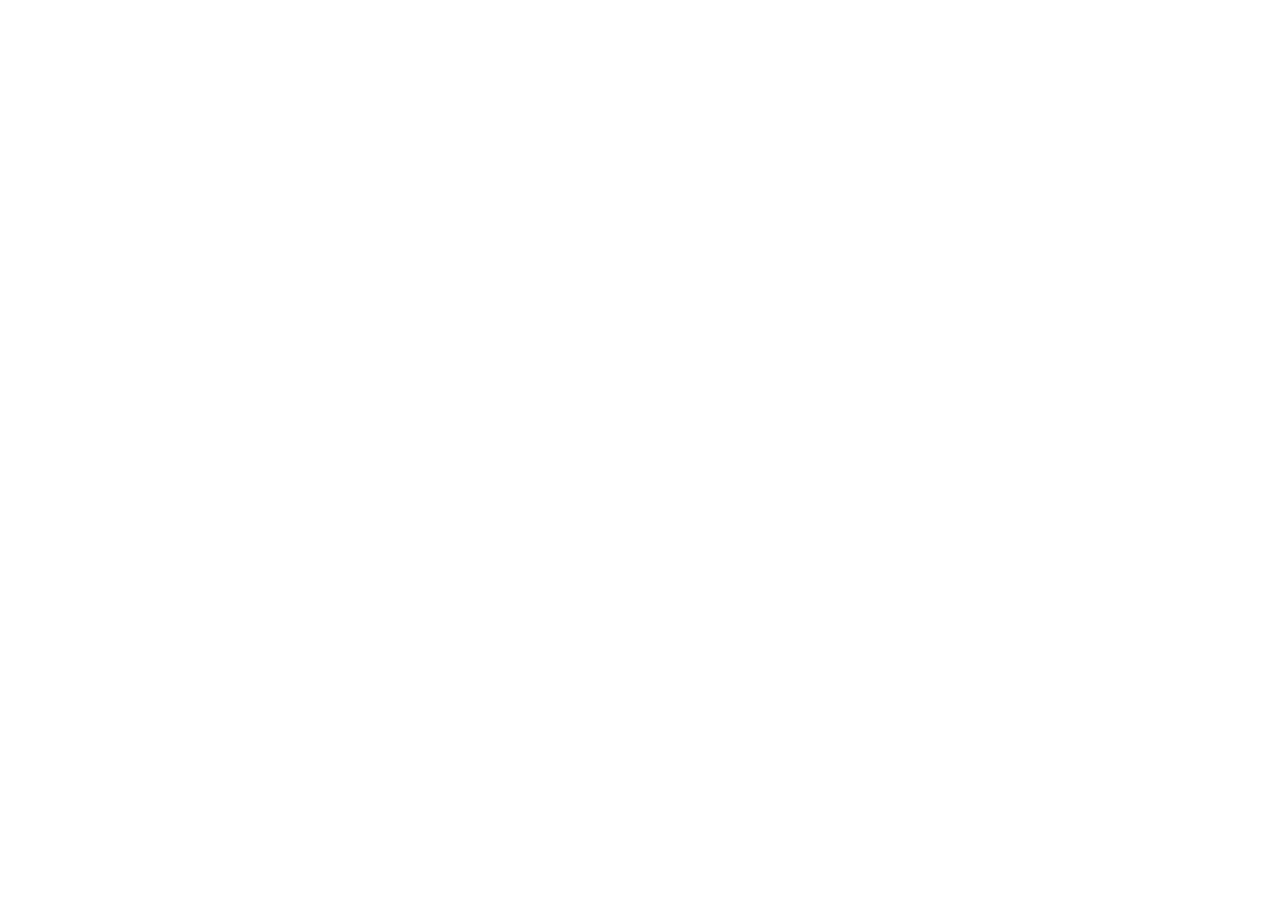
==== index.html @ 1c647bc9 "Init : création du dépôt, arborescence des fichiers et structure HTML de base" ====
<!DOCTYPE html>
<html lang="en">
<head>
    <meta charset="UTF-8">
    <meta name="viewport" content="width=device-width, initial-scale=1.0">
    <title>Acceuil</title>
    <link rel="stylesheet" href="C:\Users\DELL\Desktop\cours_html\bootstrap\bootstrap-5.3.8-dist\css\bootstrap.css">
    <link rel="stylesheet" href="C:\Users\DELL\Desktop\cours_html\MASSALY-Seynabou-AfriTalent\css\style.css">
</head>
<body>
    
    <script src="C:\Users\DELL\Desktop\cours_html\bootstrap\bootstrap-5.3.8-dist\js\bootstrap.js"></script>
    <script src="C:\Users\DELL\Desktop\cours_html\MASSALY-Seynabou-AfriTalent\js\main.js"></script>
</body>
</html>
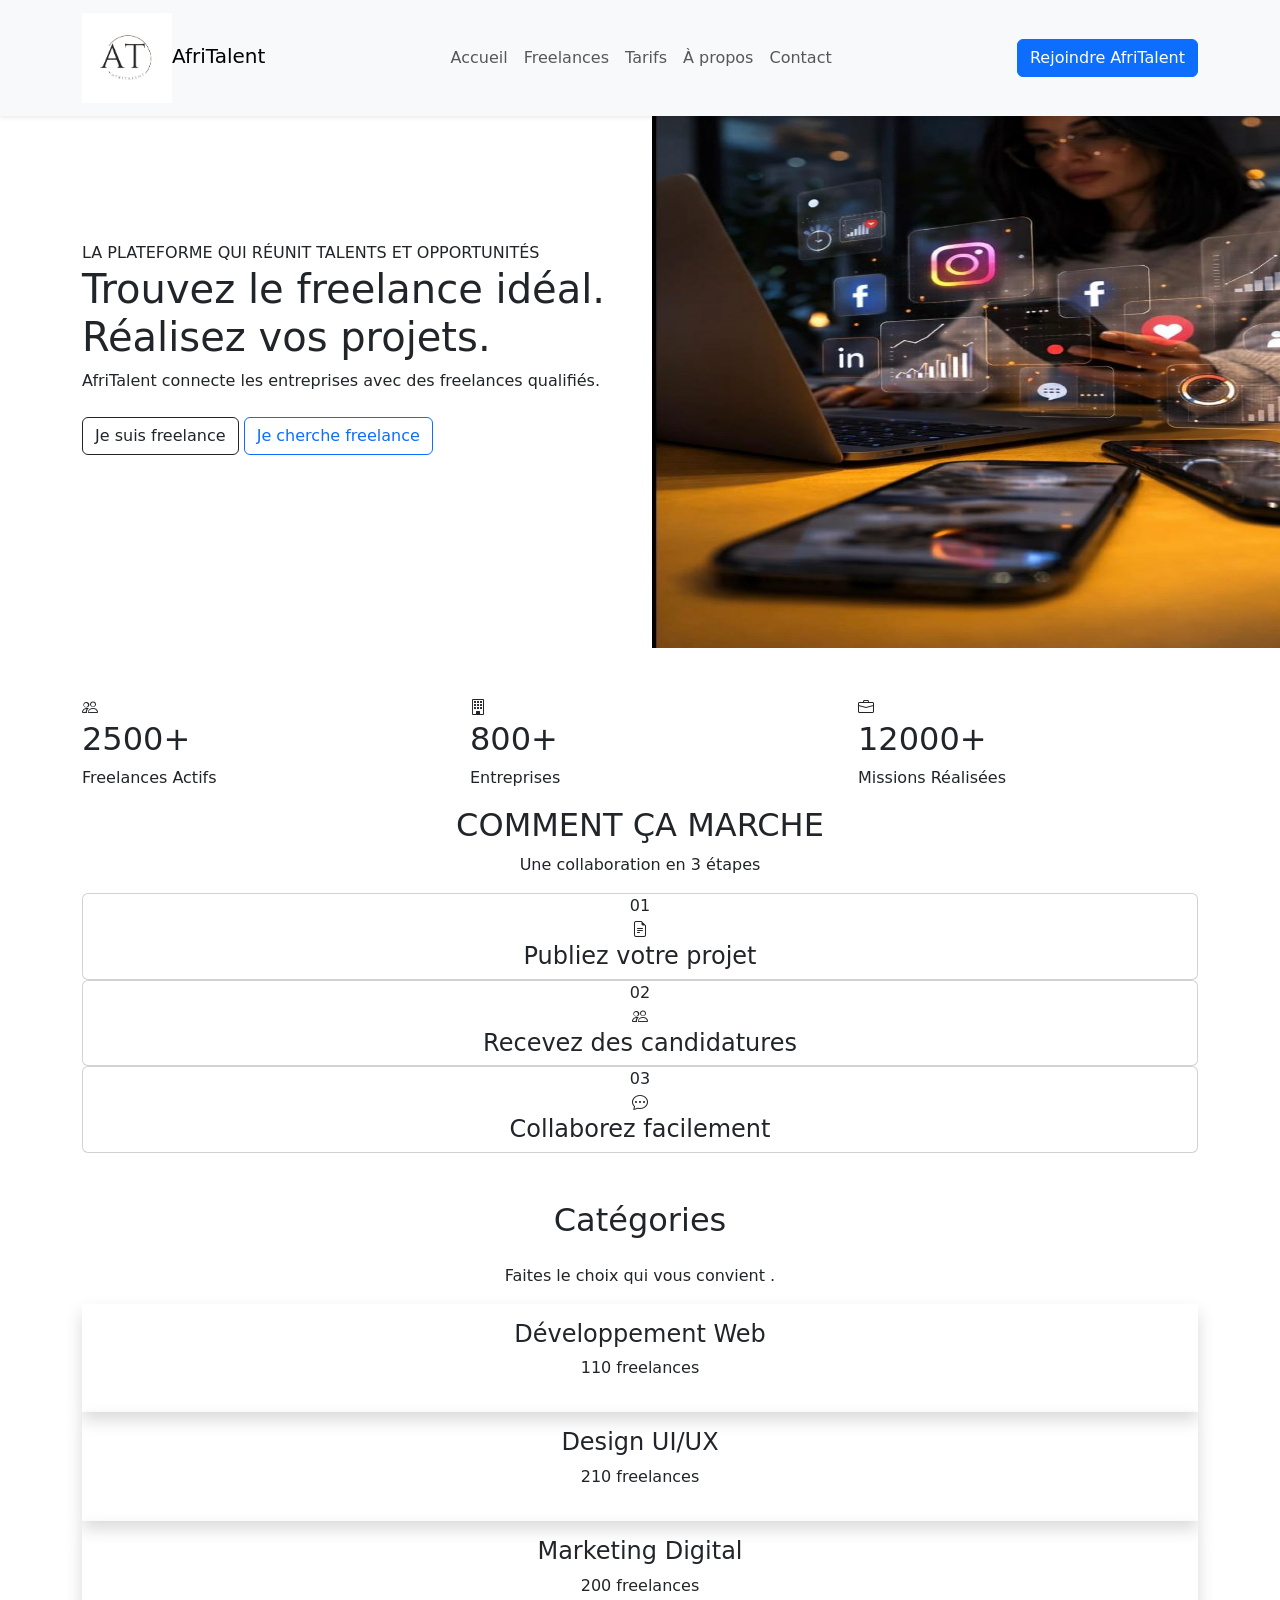
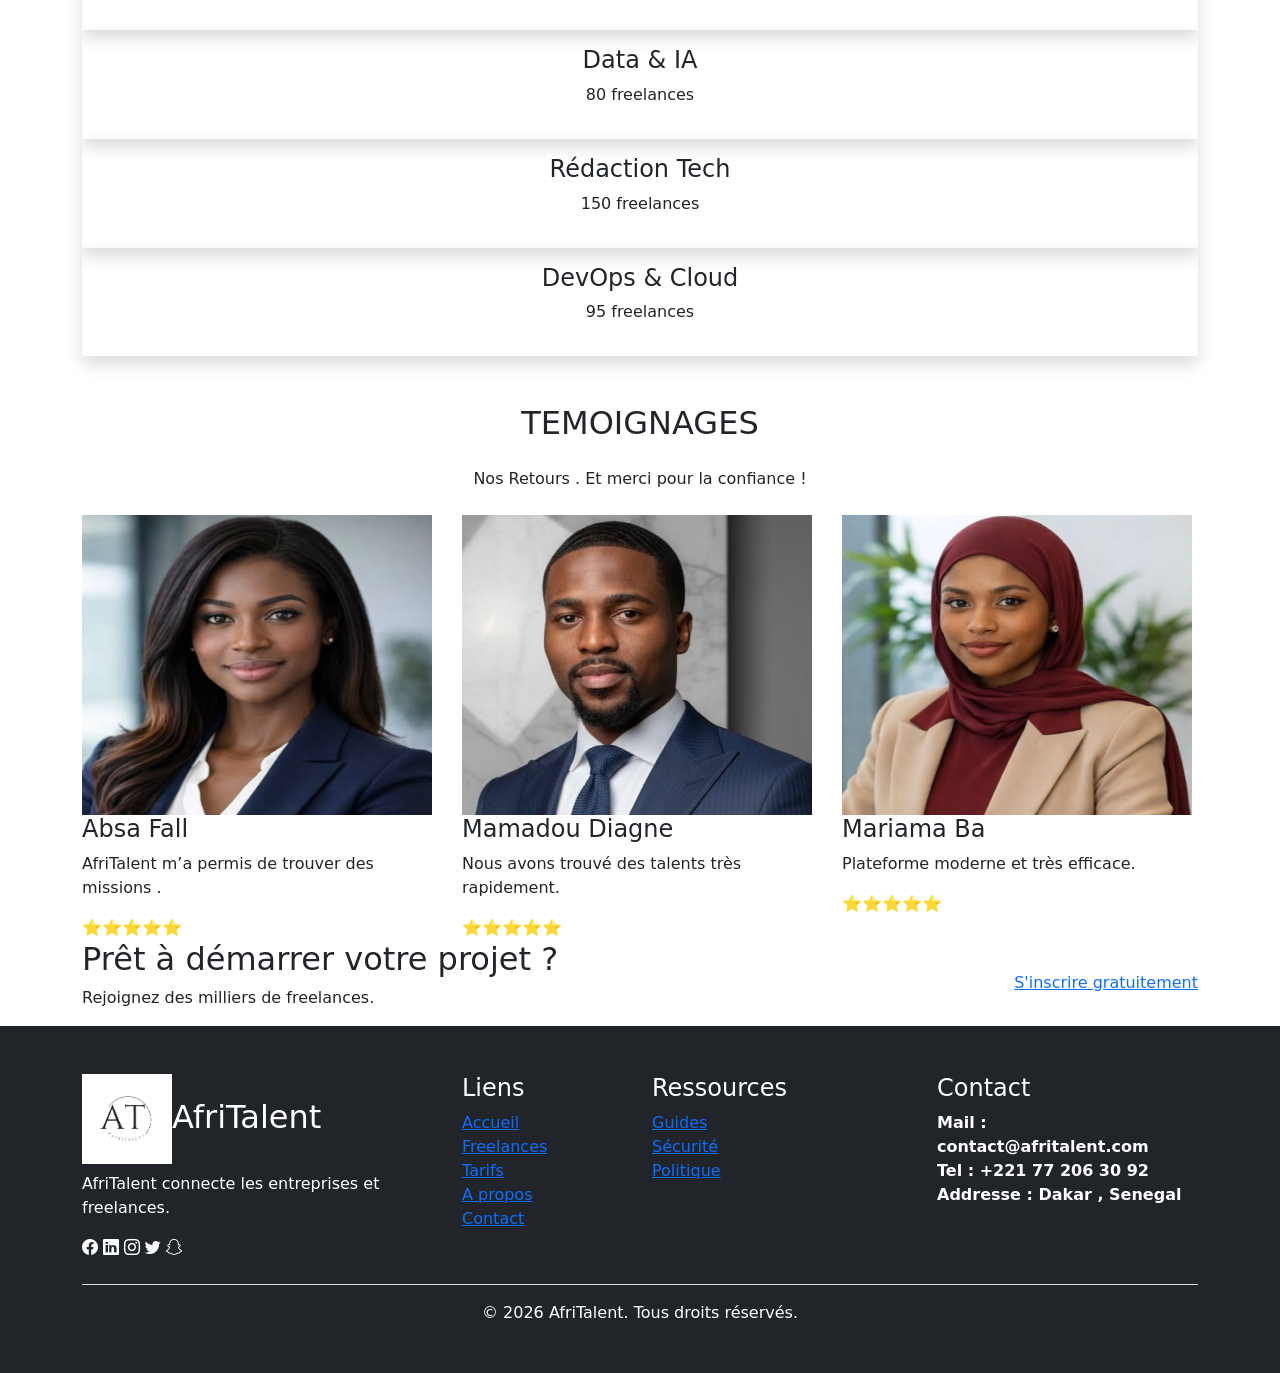
==== commit 1f3b0a79: "HTML:Structure complete des 5 pages avec section des contenus textes" ====
--- a/index.html
+++ b/index.html
@@ -1,15 +1,441 @@
 <!DOCTYPE html>
-<html lang="en">
+<html lang="fr">
+
 <head>
-    <meta charset="UTF-8">
-    <meta name="viewport" content="width=device-width, initial-scale=1.0">
-    <title>Acceuil</title>
-    <link rel="stylesheet" href="C:\Users\DELL\Desktop\cours_html\bootstrap\bootstrap-5.3.8-dist\css\bootstrap.css">
-    <link rel="stylesheet" href="C:\Users\DELL\Desktop\cours_html\MASSALY-Seynabou-AfriTalent\css\style.css">
-</head>
-<body>
-    
-    <script src="C:\Users\DELL\Desktop\cours_html\bootstrap\bootstrap-5.3.8-dist\js\bootstrap.js"></script>
-    <script src="C:\Users\DELL\Desktop\cours_html\MASSALY-Seynabou-AfriTalent\js\main.js"></script>
-</body>
+  <meta charset="UTF-8" />
+  <meta name="viewport" content="width=device-width, initial-scale=1.0" />
+
+  <title>AfriTalent</title>
+
+  <link rel="stylesheet" href="css/style.css" type="text/css">
+
+  <!-- Bootstrap -->
+  <link href="https://cdn.jsdelivr.net/npm/bootstrap@5.3.3/dist/css/bootstrap.min.css" rel="stylesheet" />
+
+  <!-- Bootstrap Icons -->
+  <link rel="stylesheet" href="https://cdn.jsdelivr.net/npm/bootstrap-icons@1.11.3/font/bootstrap-icons.min.css" />
+
+  <!-- Google Fonts -->
+  <link rel="preconnect" href="https://fonts.googleapis.com">
+  <link href="https://fonts.googleapis.com/css2?family=Poppins:wght@300;400;500;600;700;800&display=swap"
+    rel="stylesheet" />
+
+  <!-- NAVBAR -->
+
+  <nav class="navbar navbar-expand-lg navbar-light bg-light shadow-sm fixed-top">
+    <div class="container">
+
+      <a class="navbar-brand"><img src="images/imagelogo.jpeg" width="90PX" href="#">AfriTalent</a>
+
+      <!--button mobile-->
+      <button class="navbar-toggler " type="button" data bs-toggle="collapse" data-bs-target="#navbarnav">
+        <span class="navbar-toggler-icon"></span>
+      </button>
+
+      <div class="collapse navbar-collapse" id="nav">
+
+        <ul class="navbar-nav mx-auto">
+
+          <li class="nav-item">
+            <a class="nav-link" href="#">Accueil</a>
+          </li>
+
+          <li class="nav-item">
+            <a class="nav-link" href="freelances.html">Freelances</a>
+          </li>
+
+          <li class="nav-item">
+            <a class="nav-link" href="tarifs.html">Tarifs</a>
+          </li>
+
+          <li class="nav-item">
+            <a class="nav-link" href="about.html">À propos</a>
+          </li>
+
+          <li class="nav-item">
+            <a class="nav-link" href="contact.html">Contact</a>
+          </li>
+
+        </ul>
+        <!--bouton-->
+        <a href="#" class="btn btn-primary ms-3">Rejoindre AfriTalent</a>
+      </div>
+    </div>
+  </nav>
+
+  <!-- HERO -->
+
+  <section class="hero my-5">
+
+    <div class="container">
+
+      <div class="row align-items-center">
+
+        <div class="col-lg-6">
+
+          <div class="badge-text">
+            LA PLATEFORME QUI RÉUNIT TALENTS ET OPPORTUNITÉS
+          </div>
+
+          <h1>
+            Trouvez le freelance idéal.
+            <span>Réalisez vos projets.</span>
+          </h1>
+
+          <p>
+            AfriTalent connecte les entreprises avec des freelances qualifiés.
+          </p>
+
+          <div class="mt-4">
+
+            <a href="freelances.html" class="btn btn-outline-dark">Je suis freelance</a>
+            <a href="freelances.html" class="btn btn-outline-primary" >Je cherche freelance</a>
+          </div>
+
+        </div>
+
+        <div class="col-lg-6">
+
+          <div class="hero-image">
+            <img src="images/imagehero.jpeg" height="600" alt="" width="800px">
+          </div>
+
+        </div>
+
+      </div>
+
+    </div>
+
+  </section>
+
+  <!-- STATS -->
+
+  <section class="stats">
+
+    <div class="container">
+
+      <div class="row g-5">
+
+        <div class="col-md-4">
+          <div class="stat-box">
+            <div class="stat-icon">
+              <i class="bi bi-people"></i>
+            </div>
+
+            <div>
+              <h2>2500+</h2>
+              <p>Freelances Actifs</p>
+            </div>
+          </div>
+        </div>
+
+        <div class="col-md-4">
+          <div class="stat-box">
+            <div class="stat-icon">
+              <i class="bi bi-building"></i>
+            </div>
+
+            <div>
+              <h2>800+</h2>
+              <p>Entreprises</p>
+            </div>
+          </div>
+        </div>
+
+        <div class="col-md-4">
+          <div class="stat-box">
+            <div class="stat-icon">
+              <i class="bi bi-briefcase"></i>
+            </div>
+
+            <div>
+              <h2>12000+</h2>
+              <p>Missions Réalisées</p>
+            </div>
+          </div>
+        </div>
+
+      </div>
+
+    </div>
+
+  </section>
+
+  <!-- COMMENT -->
+
+  <section>
+
+    <div class="container text-center">
+
+      <div class="section-title">
+        <h2>COMMENT ÇA MARCHE</h2>
+        <p>Une collaboration en 3 étapes</p>
+      </div>
+
+      <div class="bento-grid">
+        <div class="card card-large">
+          <span class="step-number">01</span>
+          <div class="icon-box"></div>
+            <i class="bi bi-file-earmark-text"></i>
+          <h4>Publiez votre projet</h4>
+        </div>
+
+        <div class="bento-card">
+          <div class="card card-large">
+          <span class="step-number">02</span>
+          <div class="icon-box"></div>
+            <i class="bi bi-people"></i>
+          <h4>Recevez des candidatures</h4>
+        </div>
+
+        <div class="bento-card">
+          <div class="card card-large">
+          <span class="step-number">03</span>
+          <div class="icon-box"></div>
+            <i class="bi bi-chat-dots"></i>
+          <h4>Collaborez facilement</h4>
+        </div>
+        
+        
+      </div>
+    </div>
+  </section>
+
+  <!-- SERVICES -->
+
+  <section>
+<section>
+   <!-- CATEGORIES -->
+     <section class="container py-5 text-center">
+         <h2 class="text-center mb-4">Catégories</h2>
+         <p>Faites le choix qui vous convient .</p>
+
+       <div class="row">
+         <div col-md-4 mb-3>
+           <div class="p-3 shadow text-center>
+              <i class="bi bi-code-slash fs-1"></i>
+                 <h4>Développement Web</h4>
+                    <p>110 freelances</p>
+                        </div>
+                    </div>
+                    <div col-md-4 mb-3>
+                        <div class="p-3 shadow text-center>
+                            <i class="bi bi-code-slash fs-1"></i>
+                            <h4>Design UI/UX</h4>
+                            <p>210 freelances</p>
+                        </div>
+                    </div>
+                    <div col-md-4 mb-3>
+                        <div class="p-3 shadow text-center>
+                            <i class="bi bi-code-slash fs-1"></i>
+                            <h4>Marketing Digital</h4>
+                            <p>200 freelances</p>
+                        </div>
+                    </div>
+                    <div col-md-4 mb-3>
+                        <div class="p-3 shadow text-center>
+                            <i class="bi bi-code-slash fs-1"></i>
+                            <h4>Data & IA</h4>
+                            <p>80 freelances</p>
+                        </div>
+                    </div>
+                    <div col-md-4 mb-3>
+                        <div class="p-3 shadow text-center>
+                            <i class="bi bi-code-slash fs-1"></i>
+                            <h4>Rédaction Tech</h4>
+                            <p>150 freelances</p>
+                        </div>
+                    </div>
+                    <div col-md-4 mb-3>
+                        <div class="p-3 shadow text-center>
+                            <i class="bi bi-code-slash fs-1"></i>
+                            <h4>DevOps & Cloud</h4>
+                            <p>95 freelances</p>
+                        </div>
+                    </div>
+            </section>           
+                </div>        
+           </section>
+   <!-- TEMOIGNAGES -->
+
+<section class="temoignages">
+<div class="container">
+<div class="section-title">
+<h2 class="text-center mb-4">TEMOIGNAGES</h2>
+<p class="text-center mb-4"> Nos Retours . Et merci pour la confiance !</p>
+</div>
+
+<div class="row g-4">
+
+<div class="col-lg-4">
+
+<div class="testimonial-card">
+
+<img src="images/imageabsa.jpeg" width="350" height="300">
+
+<h4>Absa Fall</h4>
+
+<p>AfriTalent m’a permis de trouver des missions .</p>
+
+  <div class="stars">
+
+⭐⭐⭐⭐⭐
+
+</div>
+
+</div>
+
+</div>
+
+<div class="col-lg-4">
+
+<div class="testimonial-card">
+
+<img src="images/imagediagne.jpeg" width="350" height="300">
+
+<h4>Mamadou Diagne</h4>
+
+<p>
+
+Nous avons trouvé des talents très rapidement.
+
+</p>
+
+<div class="stars">
+
+⭐⭐⭐⭐⭐
+
+</div>
+
+</div>
+
+</div>
+
+<div class="col-lg-4">
+
+<div class="testimonial-card">
+
+<img src="images/imagemariama.jpeg" width="350" height="300">
+
+<h4>Mariama Ba</h4>
+
+<p>
+
+Plateforme moderne et très efficace.
+
+</p>
+
+<div class="stars">
+
+⭐⭐⭐⭐⭐
+
+</div>
+</div>
+</div>
+</div>
+</div>
+</section>
+
+
+  <!-- CTA -->
+
+  <section>
+
+    <div class="container">
+
+      <div class="cta d-flex justify-content-between align-items-center flex-wrap gap-4">
+
+        <div>
+          <h2>Prêt à démarrer votre projet ?</h2>
+          <p>Rejoignez des milliers de freelances.</p>
+        </div>
+
+        <a href="#" class="cta-btn">
+          S'inscrire gratuitement
+        </a>
+
+      </div>
+
+    </div>
+
+  </section>
+
+  <!-- FOOTER -->
+
+  <footer class="bg-dark text-white py-5">
+
+    <div class="container">
+
+      <div class="row">
+
+        <div class="col-lg-4">
+
+          <h2>
+           <a class="navbar-brand"><img src="images/imagelogo.jpeg" width="90PX" >AfriTalent</a>
+          </h2>
+
+          <p>
+            AfriTalent connecte les entreprises et freelances.
+          </p>
+
+          <div class="socials">
+            <i class="bi bi-facebook"></i>
+            <i class="bi bi-linkedin"></i>
+            <i class="bi bi-instagram"></i>
+            <i class="bi bi-twitter"></i>
+            <i class="bi bi-snapchat"></i>
+          </div>
+
+        </div>
+
+        <div class="col-lg-2 ">
+          <div class="d-flex flex-column">
+            <h4>Liens</h4>
+
+            <a href="#">Accueil</a>
+            <a href="#">Freelances</a>
+            <a href="#">Tarifs</a>
+            <a href="#">A propos</a>
+            <a href="#">Contact</a>
+          </div>
+        </div>
+
+        <div class="col-lg-3">
+          <div class="d-flex flex-column">
+            <h4>Ressources</h4>
+
+            <a href="#">Guides</a>
+            <a href="#">Sécurité</a>
+            <a href="#">Politique</a>
+          </div>
+        </div>
+
+        <div class="col-lg-3">
+
+          <div class="d-flex flex-column">
+            <h4>Contact</h4>
+
+            <strong>Mail : contact@afritalent.com</strong>
+            <strong>Tel : +221 77 206 30 92</strong>
+            <strong>Addresse : Dakar , Senegal </strong>
+
+          </div>
+        </div>
+
+      </div>
+
+      <!--ligne copyright-->
+       <div class="text-center mt-4 border-top pt-3"></div>
+        <div class="copyright text-center">
+        © 2026 AfriTalent. Tous droits réservés.
+      </div>
+
+    </div>
+
+  </footer>
+
+  <script src="https://cdn.jsdelivr.net/npm/bootstrap@5.3.3/dist/js/bootstrap.bundle.min.js"></script>
+
+  </body>
+
 </html>
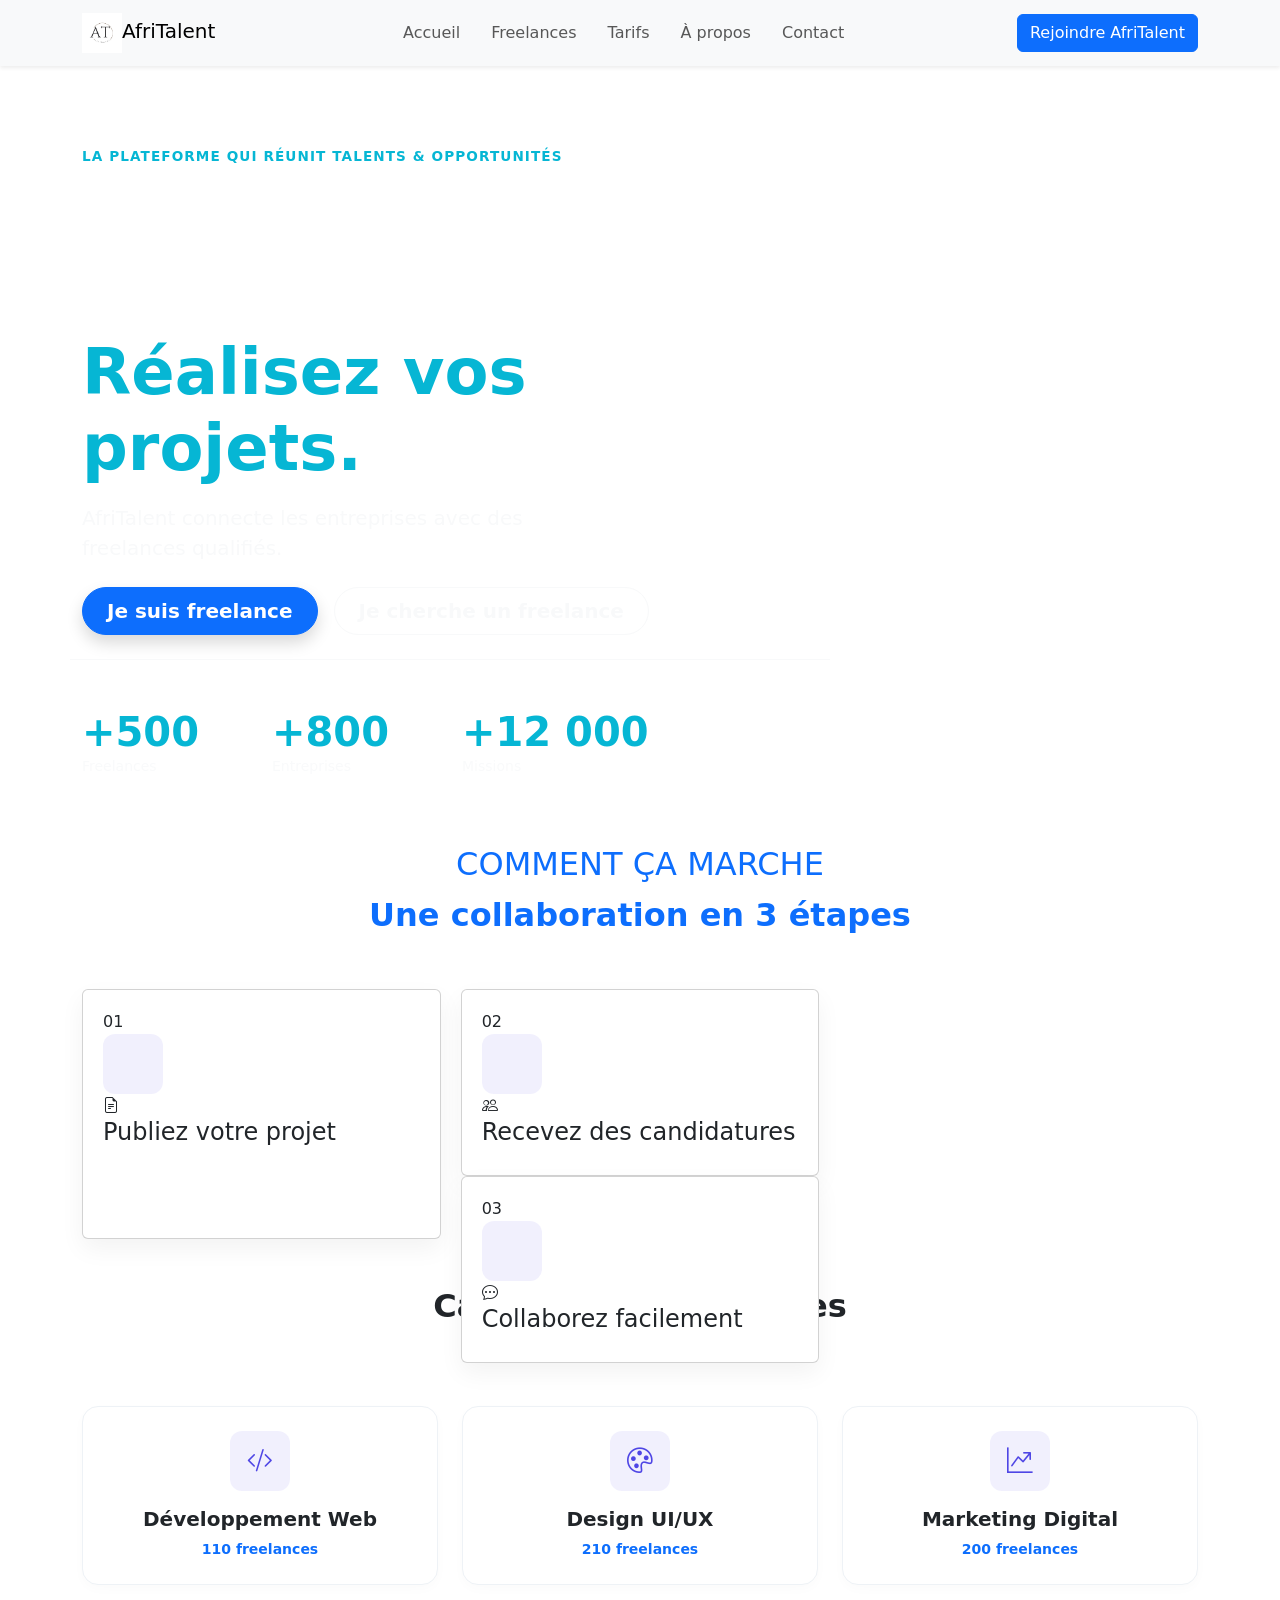
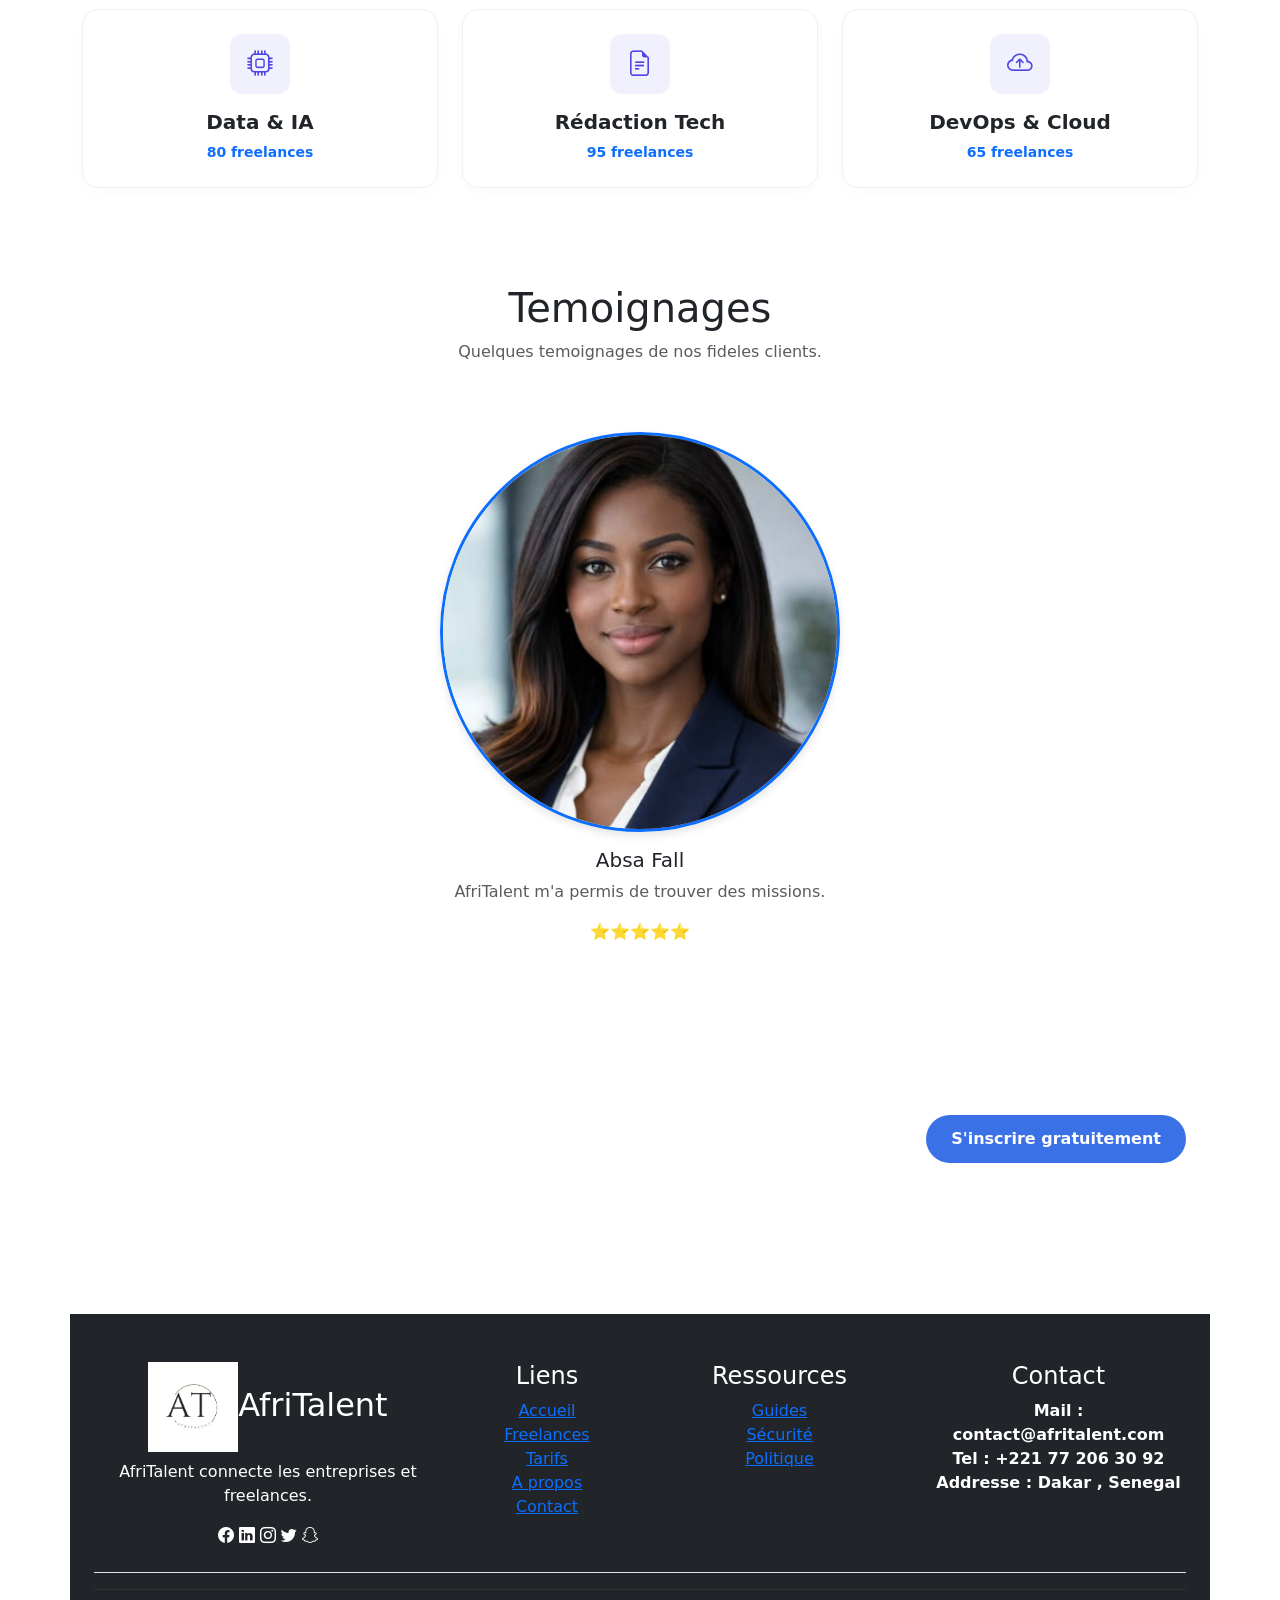
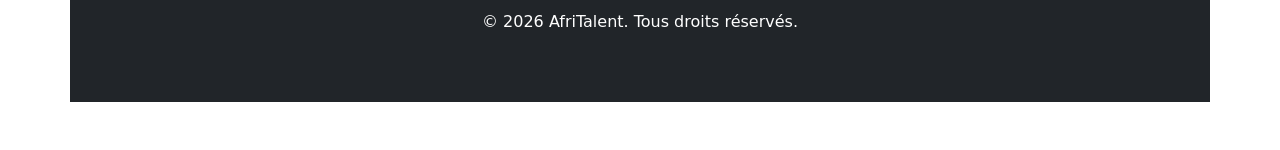
==== commit f69904f9: "css:bento grid,sections hero et categories, effet hover" ====
--- a/index.html
+++ b/index.html
@@ -23,9 +23,9 @@
   <!-- NAVBAR -->
 
   <nav class="navbar navbar-expand-lg navbar-light bg-light shadow-sm fixed-top">
-    <div class="container">
-
-      <a class="navbar-brand"><img src="images/imagelogo.jpeg" width="90PX" href="#">AfriTalent</a>
+    <div class="container" >
+
+      <a class="navbar-brand"><img src="images/imagelogo.jpeg" width="40PX" href="#">AfriTalent</a>
 
       <!--button mobile-->
       <button class="navbar-toggler " type="button" data bs-toggle="collapse" data-bs-target="#navbarnav">
@@ -63,103 +63,56 @@
     </div>
   </nav>
 
-  <!-- HERO -->
-
-  <section class="hero my-5">
-
-    <div class="container">
-
-      <div class="row align-items-center">
-
-        <div class="col-lg-6">
-
-          <div class="badge-text">
-            LA PLATEFORME QUI RÉUNIT TALENTS ET OPPORTUNITÉS
-          </div>
-
-          <h1>
-            Trouvez le freelance idéal.
-            <span>Réalisez vos projets.</span>
-          </h1>
-
-          <p>
-            AfriTalent connecte les entreprises avec des freelances qualifiés.
-          </p>
-
-          <div class="mt-4">
-
-            <a href="freelances.html" class="btn btn-outline-dark">Je suis freelance</a>
-            <a href="freelances.html" class="btn btn-outline-primary" >Je cherche freelance</a>
-          </div>
-
-        </div>
-
-        <div class="col-lg-6">
-
-          <div class="hero-image">
-            <img src="images/imagehero.jpeg" height="600" alt="" width="800px">
-          </div>
-
-        </div>
-
-      </div>
-
-    </div>
-
-  </section>
-
-  <!-- STATS -->
-
-  <section class="stats">
-
-    <div class="container">
-
-      <div class="row g-5">
-
-        <div class="col-md-4">
-          <div class="stat-box">
-            <div class="stat-icon">
-              <i class="bi bi-people"></i>
-            </div>
-
-            <div>
-              <h2>2500+</h2>
-              <p>Freelances Actifs</p>
-            </div>
-          </div>
-        </div>
-
-        <div class="col-md-4">
-          <div class="stat-box">
-            <div class="stat-icon">
-              <i class="bi bi-building"></i>
-            </div>
-
-            <div>
-              <h2>800+</h2>
-              <p>Entreprises</p>
-            </div>
-          </div>
-        </div>
-
-        <div class="col-md-4">
-          <div class="stat-box">
-            <div class="stat-icon">
-              <i class="bi bi-briefcase"></i>
-            </div>
-
-            <div>
-              <h2>12000+</h2>
-              <p>Missions Réalisées</p>
-            </div>
-          </div>
-        </div>
-
-      </div>
-
-    </div>
-
-  </section>
+  <!-- SECTION HERO EN BACKGROUND IMMERSIF -->
+<section class="hero-banner d-flex align-items-center position-relative text-white">
+    <!-- Overlay sombre pour rendre le texte parfaitement lisible -->
+    <div class="hero-overlay"></div>
+
+    <div class="container position-relative z-index-2 py-5">
+        <div class="row">
+            <div class="col-lg-8">
+                <!-- Surtitre -->
+                <h6 class="text-uppercase fw-bold tracking-wider text-cyan mb-3">
+                    La plateforme qui réunit talents & opportunités
+                </h6>
+                
+                <!-- Titres Principaux -->
+                <h1 class="display-3 fw-bold mb-3 header-title">
+                    Trouvez le freelance idéal.<br>
+                    <span class="text-cyan">Réalisez vos projets.</span>
+                </h1>
+                
+                <!-- Description -->
+                <p class="lead mb-4 text-light opacity-90 max-width-sm">
+                    AfriTalent connecte les entreprises avec des freelances qualifiés.
+                </p>
+
+                <!-- Boutons d'action -->
+                <div class="d-flex gap-3 mb-5 flex-wrap">
+                    <a href="#" class="btn btn-primary btn-lg rounded-pill px-4 fw-bold shadow">Je suis freelance</a>
+                    <a href="#" class="btn btn-outline-light btn-lg rounded-pill px-4 fw-bold">Je cherche un freelance</a>
+                </div>
+
+                <!-- BLOC DES STATISTIQUES INTÉGRÉES -->
+                <div class="row g-4 stats-grid pt-4 border-top border-light border-opacity-20">
+                    <div class="col-4 col-sm-3">
+                        <h3 class="fw-bold mb-0 text-cyan display-6">+500</h3>
+                        <p class="small text-light opacity-75 mb-0">Freelances</p>
+                    </div>
+                    <div class="col-4 col-sm-3">
+                        <h3 class="fw-bold mb-0 text-cyan display-6">+800</h3>
+                        <p class="small text-light opacity-75 mb-0">Entreprises</p>
+                    </div>
+                    <div class="col-4 col-sm-4">
+                        <h3 class="fw-bold mb-0 text-cyan display-6">+12 000</h3>
+                        <p class="small text-light opacity-75 mb-0">Missions</p>
+                    </div>
+                </div>
+
+            </div>
+        </div>
+    </div>
+</section>
 
   <!-- COMMENT -->
 
@@ -173,7 +126,7 @@
       </div>
 
       <div class="bento-grid">
-        <div class="card card-large">
+        <div class="card card">
           <span class="step-number">01</span>
           <div class="icon-box"></div>
             <i class="bi bi-file-earmark-text"></i>
@@ -202,140 +155,124 @@
   </section>
 
   <!-- SERVICES -->
-
-  <section>
-<section>
-   <!-- CATEGORIES -->
-     <section class="container py-5 text-center">
-         <h2 class="text-center mb-4">Catégories</h2>
-         <p>Faites le choix qui vous convient .</p>
-
-       <div class="row">
-         <div col-md-4 mb-3>
-           <div class="p-3 shadow text-center>
-              <i class="bi bi-code-slash fs-1"></i>
-                 <h4>Développement Web</h4>
-                    <p>110 freelances</p>
-                        </div>
-                    </div>
-                    <div col-md-4 mb-3>
-                        <div class="p-3 shadow text-center>
-                            <i class="bi bi-code-slash fs-1"></i>
-                            <h4>Design UI/UX</h4>
-                            <p>210 freelances</p>
-                        </div>
-                    </div>
-                    <div col-md-4 mb-3>
-                        <div class="p-3 shadow text-center>
-                            <i class="bi bi-code-slash fs-1"></i>
-                            <h4>Marketing Digital</h4>
-                            <p>200 freelances</p>
-                        </div>
-                    </div>
-                    <div col-md-4 mb-3>
-                        <div class="p-3 shadow text-center>
-                            <i class="bi bi-code-slash fs-1"></i>
-                            <h4>Data & IA</h4>
-                            <p>80 freelances</p>
-                        </div>
-                    </div>
-                    <div col-md-4 mb-3>
-                        <div class="p-3 shadow text-center>
-                            <i class="bi bi-code-slash fs-1"></i>
-                            <h4>Rédaction Tech</h4>
-                            <p>150 freelances</p>
-                        </div>
-                    </div>
-                    <div col-md-4 mb-3>
-                        <div class="p-3 shadow text-center>
-                            <i class="bi bi-code-slash fs-1"></i>
-                            <h4>DevOps & Cloud</h4>
-                            <p>95 freelances</p>
-                        </div>
-                    </div>
-            </section>           
-                </div>        
-           </section>
+  <section class="py-5">
+    <div class="container">
+        <div class="text-center mb-5">
+            <h2 class="fw-bold">Catégories de Services</h2>
+            <p class="text-muted">Explorez les talents par domaine d'expertise</p>
+        </div>
+
+        <!-- La ligne qui va contenir nos 3 colonnes -->
+        <div class="row g-4">
+            
+            <!-- 1. Développement Web -->
+            <div class="col-md-4">
+                <div class="category-card text-center p-4 h-100">
+                    <div class="icon-box mb-3">
+                        <i class="bi bi-code-slash"></i>
+                    </div>
+                    <h4 class="fw-bold h5">Développement Web</h4>
+                    <p class="text-primary mb-0 small fw-semibold">110 freelances</p>
+                </div>
+            </div>
+
+            <!-- 2. Design UI/UX -->
+            <div class="col-md-4">
+                <div class="category-card text-center p-4 h-100">
+                    <div class="icon-box mb-3">
+                        <i class="bi bi-palette"></i>
+                    </div>
+                    <h4 class="fw-bold h5">Design UI/UX</h4>
+                    <p class="text-primary mb-0 small fw-semibold">210 freelances</p>
+                </div>
+            </div>
+
+            <!-- 3. Marketing Digital -->
+            <div class="col-md-4">
+                <div class="category-card text-center p-4 h-100">
+                    <div class="icon-box mb-3">
+                        <i class="bi bi-graph-up-arrow"></i>
+                    </div>
+                    <h4 class="fw-bold h5">Marketing Digital</h4>
+                    <p class="text-primary mb-0 small fw-semibold">200 freelances</p>
+                </div>
+            </div>
+
+            <!-- 4. Data & IA -->
+            <div class="col-md-4">
+                <div class="category-card text-center p-4 h-100">
+                    <div class="icon-box mb-3">
+                        <i class="bi bi-cpu"></i>
+                    </div>
+                    <h4 class="fw-bold h5">Data & IA</h4>
+                    <p class="text-primary mb-0 small fw-semibold">80 freelances</p>
+                </div>
+            </div>
+
+            <!-- 5. Rédaction Tech -->
+            <div class="col-md-4">
+                <div class="category-card text-center p-4 h-100">
+                    <div class="icon-box mb-3">
+                        <i class="bi bi-file-earmark-text"></i>
+                    </div>
+                    <h4 class="fw-bold h5">Rédaction Tech</h4>
+                    <p class="text-primary mb-0 small fw-semibold">95 freelances</p>
+                </div>
+            </div>
+
+            <!-- 6. DevOps & Cloud -->
+            <div class="col-md-4">
+                <div class="category-card text-center p-4 h-100">
+                    <div class="icon-box mb-3">
+                        <i class="bi bi-cloud-arrow-up"></i>
+                    </div>
+                    <h4 class="fw-bold h5">DevOps & Cloud</h4>
+                    <p class="text-primary mb-0 small fw-semibold">65 freelances</p>
+                </div>
+            </div>
+
+        </div>
+    </div>
+</section>
    <!-- TEMOIGNAGES -->
-
-<section class="temoignages">
-<div class="container">
-<div class="section-title">
-<h2 class="text-center mb-4">TEMOIGNAGES</h2>
-<p class="text-center mb-4"> Nos Retours . Et merci pour la confiance !</p>
+    <div class="container py-5 text-center">
+    <h1>Temoignages</h1>
+    <p class="text-muted mb-5">Quelques temoignages de nos fideles clients.</p>
+        <div class="row">
+    
+
+  <div id="testimonialCarousel" class="carousel slide" data-bs-ride="carousel" data-bs-interval="3000">
+  <div class="carousel-inner text-center">
+    
+    <div class="carousel-item active">
+      <div class="testimonial-card d-flex flex-column align-items-center">
+        <img src="images/imageabsa.jpeg" class="testimonial-img" alt="Absa Fall">
+        <h5 class="mt-3">Absa Fall</h5>
+        <p class="text-muted">AfriTalent m'a permis de trouver des missions.</p>
+        <div class="stars">⭐⭐⭐⭐⭐</div>
+      </div>
+    </div>
+
+    <div class="carousel-item">
+      <div class="testimonial-card d-flex flex-column align-items-center">
+        <img src="images/imagediagne.jpeg" class="testimonial-img" alt="Mamadou Diagne">
+        <h5 class="mt-3">Mamadou Diagne</h5>
+        <p class="text-muted">Nous avons trouvé des talents très rapidement.</p>
+        <div class="stars">⭐⭐⭐⭐⭐</div>
+      </div>
+    </div>
+
+    <div class="carousel-item">
+      <div class="testimonial-card d-flex flex-column align-items-center">
+        <img src="images/imagemariama.jpeg" class="testimonial-img" alt="Mariama Ba">
+        <h5 class="mt-3">Mariama Ba</h5>
+        <p class="text-muted">Plateforme moderne et très efficace.</p>
+        <div class="stars">⭐⭐⭐⭐⭐</div>
+      </div>
+    </div>
+
+  </div>
 </div>
-
-<div class="row g-4">
-
-<div class="col-lg-4">
-
-<div class="testimonial-card">
-
-<img src="images/imageabsa.jpeg" width="350" height="300">
-
-<h4>Absa Fall</h4>
-
-<p>AfriTalent m’a permis de trouver des missions .</p>
-
-  <div class="stars">
-
-⭐⭐⭐⭐⭐
-
-</div>
-
-</div>
-
-</div>
-
-<div class="col-lg-4">
-
-<div class="testimonial-card">
-
-<img src="images/imagediagne.jpeg" width="350" height="300">
-
-<h4>Mamadou Diagne</h4>
-
-<p>
-
-Nous avons trouvé des talents très rapidement.
-
-</p>
-
-<div class="stars">
-
-⭐⭐⭐⭐⭐
-
-</div>
-
-</div>
-
-</div>
-
-<div class="col-lg-4">
-
-<div class="testimonial-card">
-
-<img src="images/imagemariama.jpeg" width="350" height="300">
-
-<h4>Mariama Ba</h4>
-
-<p>
-
-Plateforme moderne et très efficace.
-
-</p>
-
-<div class="stars">
-
-⭐⭐⭐⭐⭐
-
-</div>
-</div>
-</div>
-</div>
-</div>
-</section>
-
 
   <!-- CTA -->
 
--- a/css/style.css
+++ b/css/style.css
@@ -0,0 +1,516 @@
+/*lien*/
+.nav-link{
+    margin-left: 15px;
+    color: #333;
+    font-weight: 500;
+    transition: 0.3s;
+}
+/*hover*/
+.nav-link:hover{
+    color: blue;
+}
+/*bouton*/
+.btn-primary{
+    border-radius: 20px;
+    padding: 6px 15px;
+}
+/*===hero====*/
+/* --- CONFIGURATION DE LA BANNER HERO --- */
+.hero-banner {
+    /* On utilise l'image en fond sur toute la largeur/hauteur */
+    background: url(imagehero.jpeg);
+    min-height: 85vh; /* Prend 85% de la hauteur de l'écran */
+    overflow: hidden;
+}
+
+/* Couche sombre par-dessus l'image pour faire ressortir le texte blanc */
+.hero-overlay {
+    position: absolute;
+    top: 0;
+    left: 0;
+    right: 0;
+    bottom: 0;
+    background: linear-gradient(135deg,rgb(65, 121, 224) 100%);
+    z-index: 1;
+}
+
+/* Force les éléments à se mettre au-dessus de l'overlay */
+.z-index-2 {
+    position: relative;
+    z-index: 2;
+}
+
+/* Couleur cyan personnalisée pour vos titres et chiffres */
+.text-cyan {
+    color: #06b6d4 !important;
+}
+
+/* Espacements et tailles affinées */
+.tracking-wider {
+    letter-spacing: 0.08em;
+    font-size: 0.85rem;
+}
+
+.header-title {
+    line-height: 1.15;
+}
+
+.max-width-sm {
+    max-width: 550px;
+}
+
+/* Style de la bordure des stats */
+.border-opacity-20 {
+    border-color: rgba(91, 167, 211, 0.2) !important;
+}
+
+/* Ajustement responsive pour les mobiles */
+@media (max-width: 768px) {
+    .hero-banner {
+        min-height: 100vh; /* Plein écran sur mobile */
+        padding-top: 80px;
+    }
+    .header-title {
+        font-size: 2.2rem !important;
+    }
+}
+/*comment sa marche*/
+.how-it-work{
+    padding: 60px 20px ;
+    background:rgb(94, 164, 197);
+    text-align: center;
+     font-size: 2rem;
+    margin-bottom: 40px;
+}
+.how-it-work h2{
+    font-size: 2rem;
+    margin-bottom: 40px;
+    text-align: center;
+}
+/*grid*/
+.bento-grid{
+    display: grid;
+    grid-template-columns: repeat(3, 1fr);
+    grid-auto-rows: 250px;
+    gap: 20px;
+}
+/*cards*/
+.card{
+    background: white;
+    padding: 20px;
+    border-radius: 20px;
+    text-align: left;
+    position: relative;
+    box-shadow: 0 10px 25px rgba(0, 0,0, 0.05);
+    transition: transform 0.3s ease;
+}
+.card:hover{
+    transform: translateY(-5px);
+}
+.card  .step{
+    font-size: 0.9rem;
+    color: gray;
+}
+.card h3{
+    margin: 10px 0;
+    font-size: 1.2rem;
+}
+.card p{
+    font-size: 0.95rem;
+    color: #555;
+    font-family:Georgia, 'Times New Roman', Times, serif;
+
+}
+/*taille bento*/
+.card-large{
+    grid-column: span 1;
+    grid-row: span 2;
+
+ }
+ .card-wide{
+    grid-column: span 2;
+ }
+ /*responsive*/
+ @media(max-width:768px){
+    .bento-grid{
+        grid-template-columns: 1fr;
+        grid-auto-rows: auto;
+    }
+    .card-large,
+    .card-wide{
+        grid-column: span 1;
+        grid-row: span 1;
+    }
+ }
+ /*=====categories=======*/
+ /* Style des cartes de catégories */
+.category-card {
+    background: #ffffff;
+    border: 1px solid #eef2f6;
+    border-radius: 16px;
+    box-shadow: 0 4px 12px rgba(0, 0, 0, 0.02);
+    transition: all 0.3s ease;
+}
+
+/* Effet de survol stylé */
+.category-card:hover {
+    transform: translateY(-5px);
+    box-shadow: 0 12px 24px rgba(79, 70, 229, 0.08);
+    border-color: #4f46e5;
+}
+
+/* Bulle de l'icône */
+.icon-box {
+    width: 60px;
+    height: 60px;
+    background-color: rgba(79, 70, 229, 0.08); /* Fond indigo très clair */
+    color: #4f46e5; /* Couleur de l'icône */
+    font-size: 1.6rem;
+    display: inline-flex;
+    align-items: center;
+    justify-content: center;
+    border-radius: 12px;
+    transition: all 0.3s ease;
+}
+
+/* Animation de l'icône au survol de la carte */
+.category-card:hover .icon-box {
+    background-color: #4f46e5;
+    color: #ffffff;
+}
+ /*=====temoignage====*/
+ /* Style pour forcer les images à être des ronds parfaits */
+.testimonial-img {
+    width: 400px;          /* Ajustez la taille selon vos besoins */
+    height: 400px;         /* Doit être identique à la largeur */
+    object-fit: cover;     /* Évite que l'image soit déformée */
+    border-radius: 50%;    /* C'est cette ligne qui crée le rond */
+    border: 3px solid #0d6efd; /* Optionnel : un petit contour bleu Bootstrap */
+    box-shadow: 0 4px 8px rgba(0,0,0,0.1); /* Optionnel : une légère ombre */
+}
+
+/* Centre le contenu verticalement si besoin */
+.testimonial-card {
+    max-width: 500px;
+    margin: 0 auto;
+    padding: 20px;
+}
+
+/*cta*/
+.cta{
+    position: relative;
+    background: url();
+    height: 350px;
+display: flex;
+align-items: center;
+justify-content: center;
+text-align: center;
+color:white;
+overflow: hidden;
+}
+/*overlay sombre*/
+.cta .overlay{
+    position: absolute;
+    width: 100%;
+    height: 100%;
+    background: rgba(0, 0,0, 0.6);
+    top: 0;
+    left: 0;
+}
+/*contenu*/
+.cta-content{
+    position: relative;
+    z-index: 2;
+    max-width: 600px;
+}
+.cta-content p{
+    margin-bottom: 25px;
+    color: #ddd;
+}
+.cta-content h2{
+    font-size: 2rem;
+    margin-bottom: 15px;
+}
+/*bouton*/
+.cta-btn{
+    background: rgba(5, 74, 225, 0.785);
+    color: white;
+    padding: 12px 25px;
+    border-radius: 30px;
+    text-decoration: none;
+    font-weight: bold;
+    transition: 0.3s;
+}
+.cta-btn:hover{
+    background: #9333ea;
+    transform: scale(1.03);
+}/*===footer===*/
+.footer a{
+    color: #ccc;
+    text-decoration: none;
+    transition: 0.3s;
+    margin-top: 50%;
+}
+.footer a:hover{
+    color: #fff;
+    padding-left: 5px;
+    margin-top: 20%;
+    text-align: center;
+}
+.logo{
+    color: blue;
+    text-align: center;
+    margin-top: 20%;
+}
+.social-icons a{
+    color: #ccc;
+    margin-right: 10px;
+    font-size: 20px;
+    transition: 0.3s;
+}
+.social-icon a:hover{
+    color: rgba(6, 6, 235, 0.668);
+    transform: scale(1.2);
+}
+/*===contact===*/
+.contact{
+    font-family: 'Segoe UI',Arial, sans-serif;
+    margin: 0;
+    background: linear-gradient(to right,#2952a5);
+}
+/*titre*/
+.titrecontact{
+    text-align: center;
+    margin: 40px 0 20px;
+    font-family:Georgia, 'Times New Roman', Times, serif;
+    font-size: 28px;
+    
+}
+/*container table*/
+table{
+    width: 85%;
+    margin: auto;
+    border-collapse: collapse;
+    background: white;
+    box-shadow: 0 10px 30px rgba(0,0,0,0.1);
+    border-radius: 12px ;
+    overflow: hidden;
+}
+/*colonne*/
+td{
+    vertical-align: top;
+    padding: 30px;
+}
+/*========formulaire=========*/
+form input,
+form select,
+form textarea{
+    width: 100%;
+    padding:12px;
+    margin-top: 5px;
+    margin-bottom: 15px;
+    border: 1px solid #ddd;
+    border-radius: 8px;
+    transition: 0.3s;
+}
+td{
+    background: linear-gradient(135deg,#01337c95,#045191);
+}
+ input,
+ select,
+ textarea{
+      transition: all 0.3s ease;
+ }
+  input:focus,
+  select:focus,
+textarea:focus{
+    border-color: #e76868;
+    box-shadow: 0 0 8px rgba(195, 170, 170, 0.918);
+    background-color: #e06066;
+    transform: scale(1.02);
+    outline: none;
+}
+/*bouton*/
+button{
+    padding: 12px;
+    border: none;
+    width: 100%;
+    background:linear-gradient(135deg,#4dabf7);
+    color: white;
+    font-weight: bold;
+    cursor: pointer;
+    border-radius: 8px;
+    transition: 0.3s;
+}
+button:hover{
+    transform: translateY(-2px);
+    box-shadow: 0 5px 15px rgba(13,110,253,0.3);
+}
+/*infos contact*/
+ td:nth-child(2) h3 {
+    margin-bottom: 15px;
+    margin-top: 0;
+}
+td:nth-child(2) p{
+    margin: 10px 0;
+    font-size: 15px;
+    /* Le conteneur qui aligne vos 4 colonnes */
+.footer-container {
+  display: flex;
+  flex-wrap: wrap; /* Permet de passer à la ligne sur petit écran */
+  justify-content: space-between; /* Espace équitablement les colonnes */
+  gap: 20px; /* Ajoute un espace de sécurité entre les blocs */
+  padding: 40px 20px;
+  max-width: 1200px;
+  margin: 0 auto;
+}
+
+
+}
+/*====partie droite====*/
+td:nth-child(2){
+    background:linear-gradient(135deg,#01337c95,#045191);
+    color:white;
+}
+/*carte*/
+iframe{
+    margin-top: 10px;
+    border-radius: 8px;
+    width: 100%;
+    height: 220px;
+    border: none;
+}
+
+
+/*=====freelance===*/
+.freelance{
+    background:rgb(67, 141, 194)
+}
+.freelance-card{
+    overflow:hidden  !important;
+}
+.freelance-card .card-img-top{
+    width: 100% !important;
+    height: 250px !important;
+    object-fit: cover !important;
+    object-position: 50% 15% !important;
+}
+/*======apropos======*/
+/* Le conteneur qui aligne vos 4 colonnes */
+.footer-container {
+  display: flex;
+  flex-wrap: wrap; /* Permet de passer à la ligne sur petit écran */
+  justify-content: space-between; /* Espace équitablement les colonnes */
+  gap: 20px; /* Ajoute un espace de sécurité entre les blocs */
+  padding: 40px 20px;
+  max-width: 1200px;
+  margin: 0 auto;
+}
+
+/* Chaque colonne individuelle */
+.footer-column {
+  flex: 1; /* Les colonnes se partagent l'espace disponible */
+  min-width: 200px; /* TRÈS IMPORTANT : empêche la colonne de devenir trop étroite */
+}
+
+/* Pour éviter que les mots longs comme "Ressources" se coupent mal */
+.footer-column h3 {
+  white-space: nowrap; 
+}
+
+/* Le copyright qui reste sagement tout en bas */
+.copyright {
+  width: 100%;
+  text-align: center;
+  padding: 20px 0;
+  border-top: 1px solid #333; /* Optionnel : une petite ligne de séparation */
+}
+
+.apropos{
+    background:linear-gradient(rgb(41, 156, 195)) ; 
+}   
+/*=====tarifs====*/
+/* Assure que toutes les cartes ont la même hauteur */
+.price-card {
+    height: 100%;
+    display: flex;
+    flex-direction: column;
+}
+
+/* Pousse le bouton vers le bas de la carte */
+.price-card .card-body {
+    display: flex;
+    flex-direction: column;
+}
+
+.price-card .btn {
+    margin-top: auto !important; /* Le bouton colle au bas de la carte */
+}
+
+/* Espacement pour les icônes */
+.list-unstyled li {
+    margin-bottom: 10px;
+}
+
+.list-unstyled li i {
+    margin-right: 8px;
+}
+/*faq*/
+.accordion-button{
+    font-weight: 500;
+}
+/*about*/
+.card-img-top {
+    height: 200px;
+    width: 200px;
+    object-fit: cover;
+    margin: 0 auto;
+}
+/*global*/
+body {
+    font-family: Arial, Helvetica, sans-serif;
+    padding-top: 80px;
+}
+/*titre*/
+.container{
+    max-width: 1100px;
+}
+.section-title{
+    text-align: center;
+    margin-bottom: 50px;
+    font-weight: bold;
+    font-size: 32px;
+    color: #0d6efd;
+}
+.story{
+    background: #f8f9fa;
+    padding: 60px 20px;
+    border-radius:12px ;
+}
+.story-text{
+    font-family: 17px;
+    line-height: 1.8;
+    color: #444;
+    font-size: 18px;
+}
+/*contact*/
+/* Style du bloc de droite */
+.contact-info-card {
+    background-color: #f8f9fa;
+    border: 1px solid #e0e0e0;
+    border-radius: 10px;
+    height: 100%; /* Aligne la hauteur avec le formulaire */
+}
+
+/* Style de l'iframe de la carte */
+.map-container {
+    width: 100%;
+    border-radius: 8px;
+    overflow: hidden; /* Important pour arrondir les coins de la carte */
+    margin-top: 15px;
+}
+
+/* Ajustement pour que le formulaire soit bien espacé */
+form .form-control {
+    border-radius: 5px;
+}
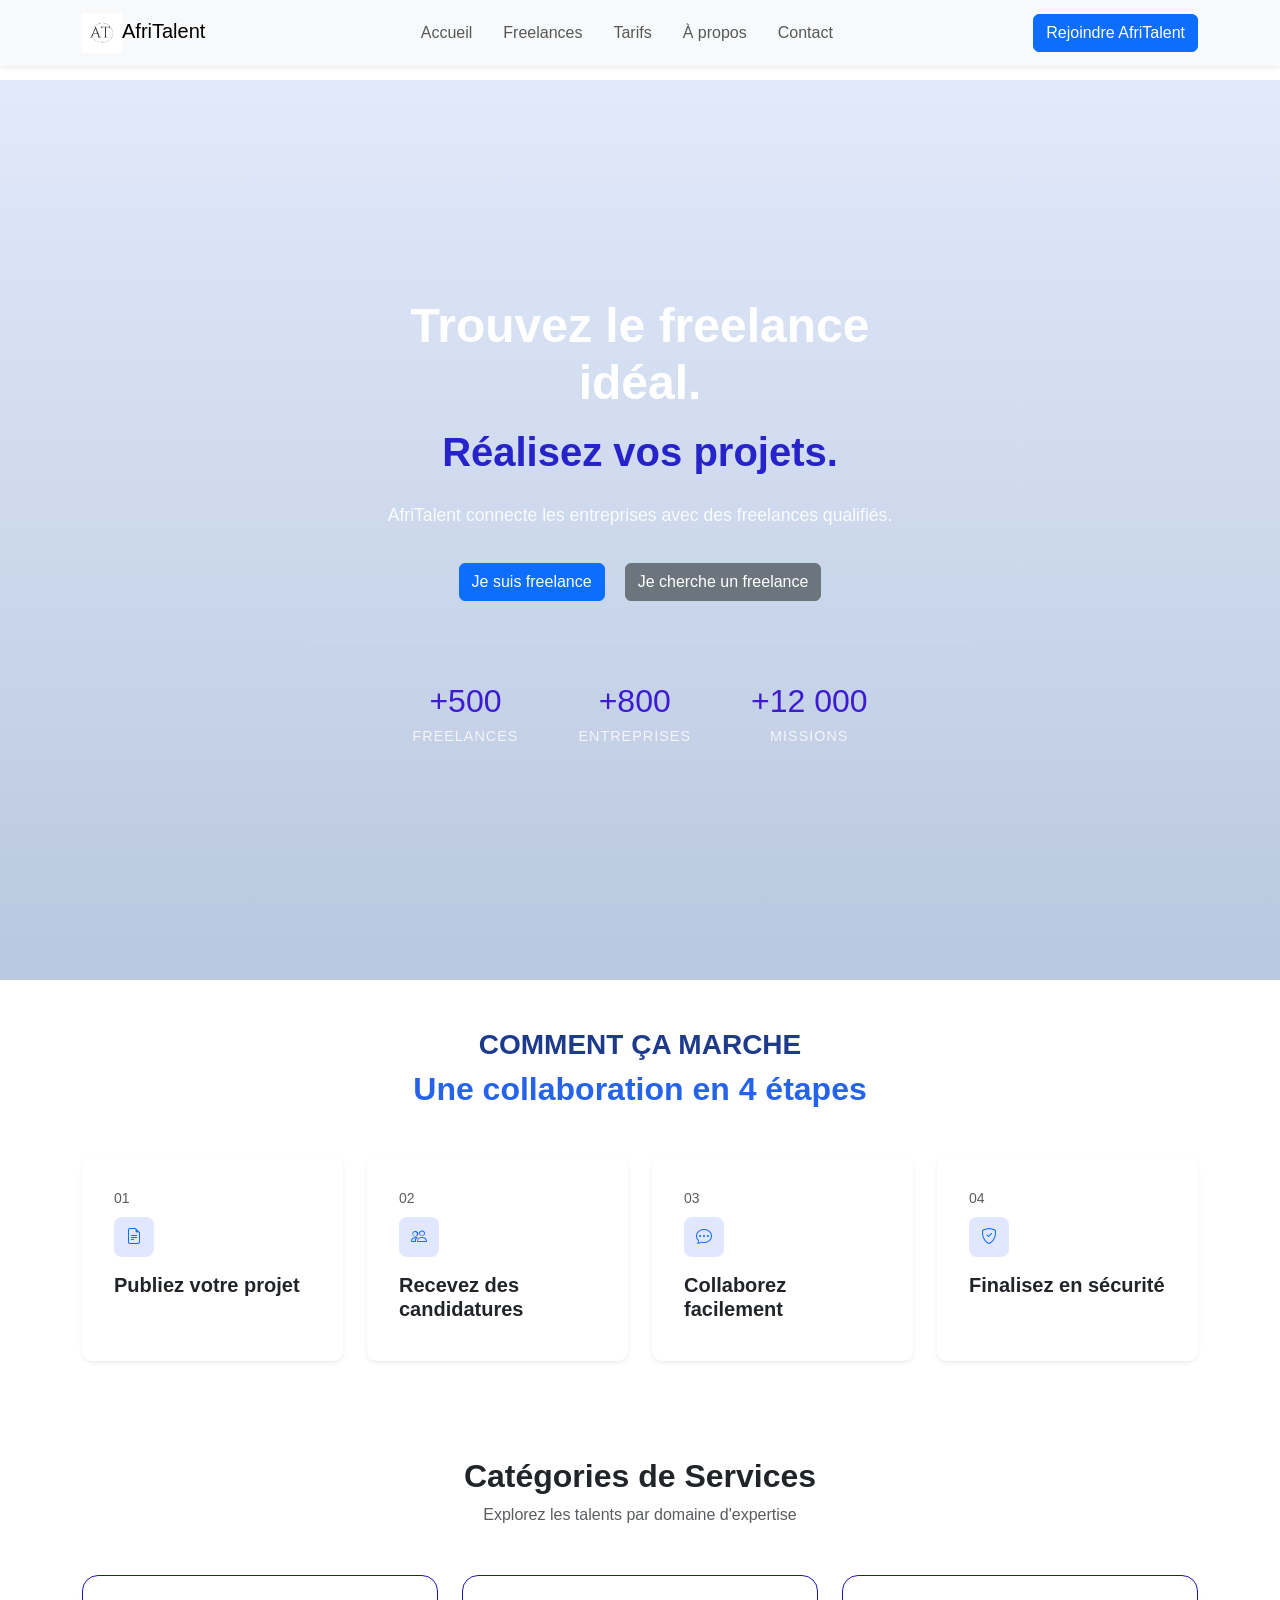
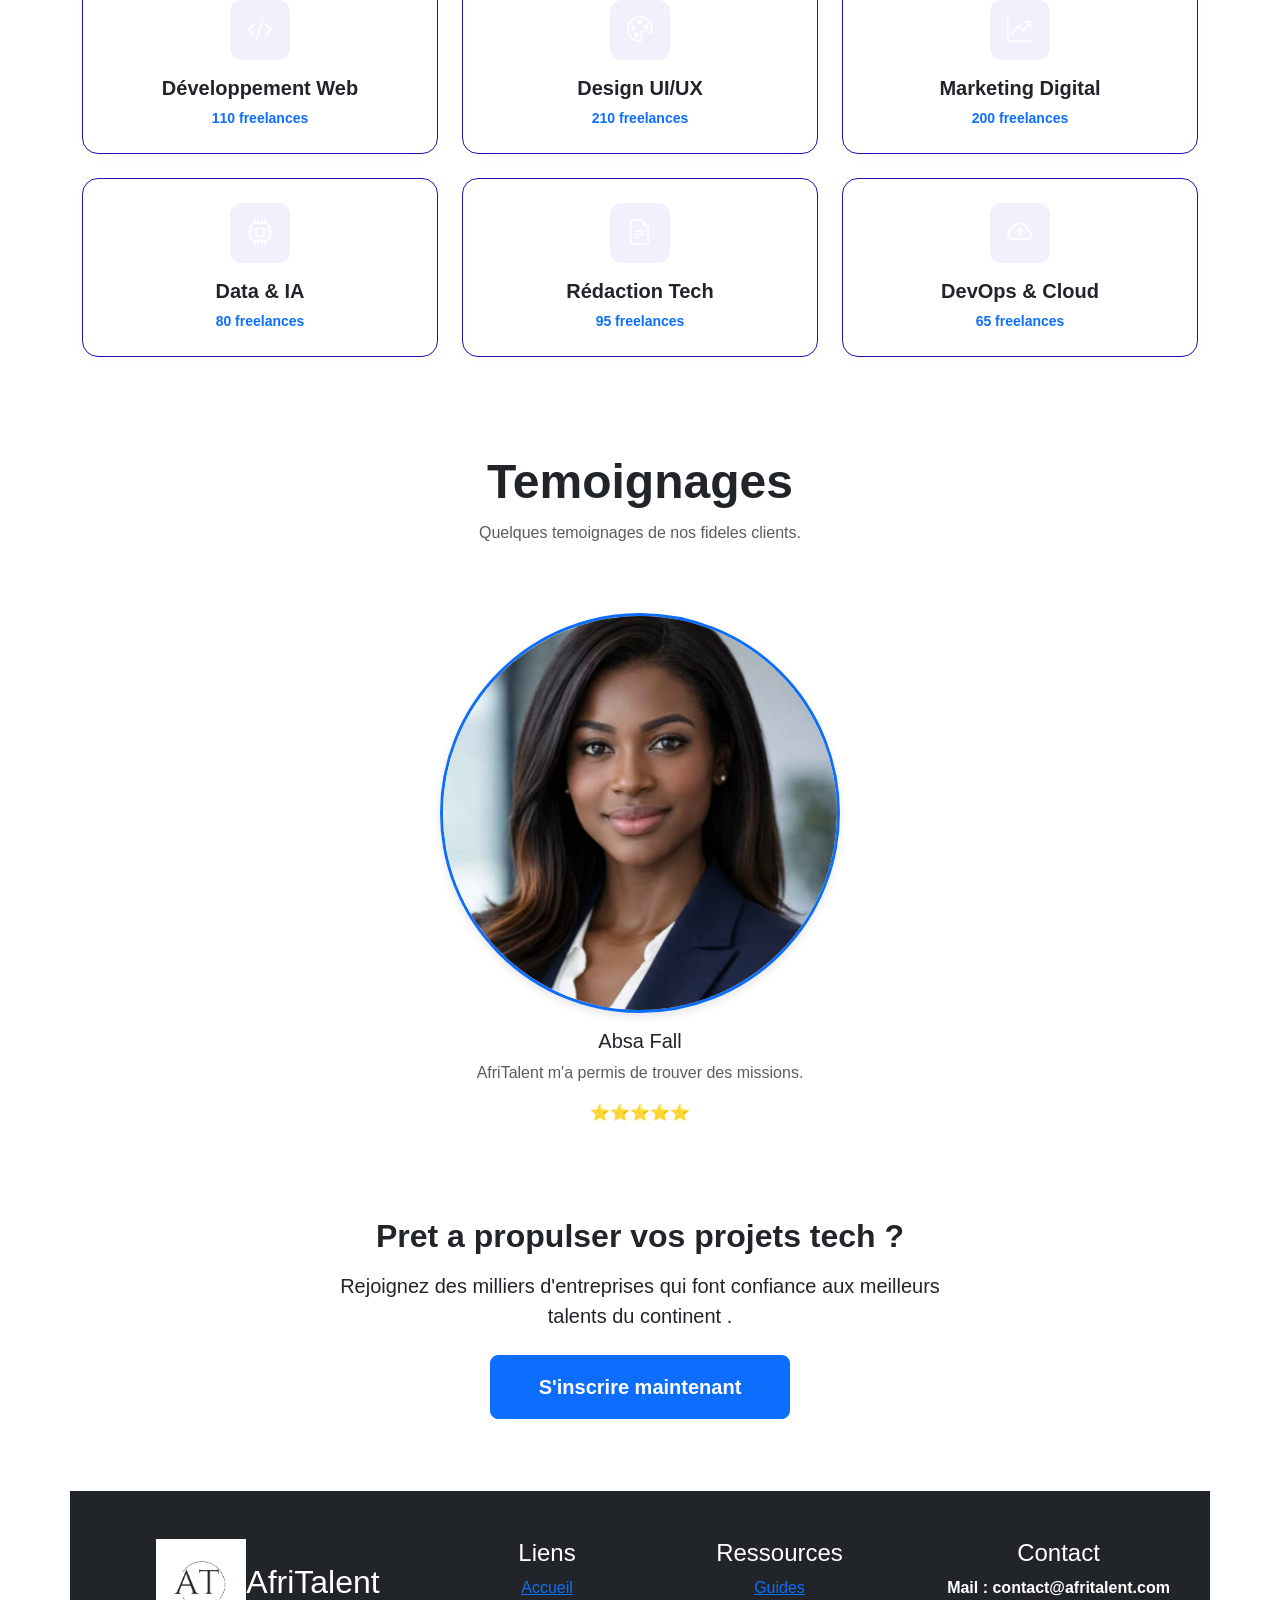
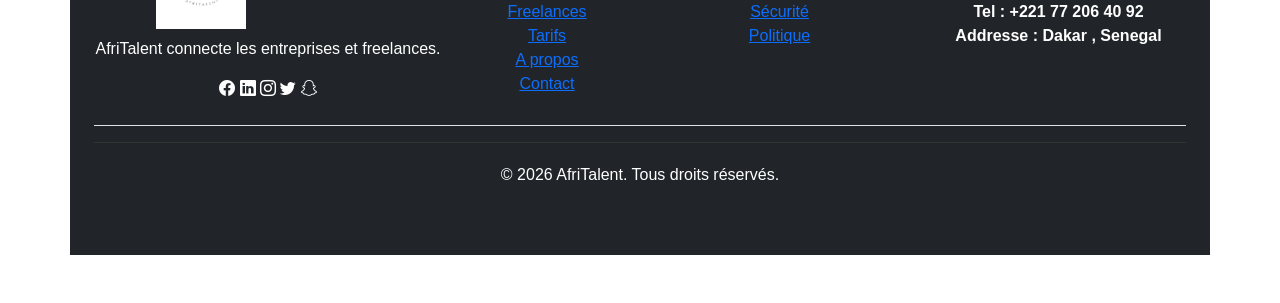
==== commit 395dc9b7: "css:respontive design mobiles et tablettes , media queries" ====
--- a/index.html
+++ b/index.html
@@ -63,95 +63,124 @@
     </div>
   </nav>
 
-  <!-- SECTION HERO EN BACKGROUND IMMERSIF -->
-<section class="hero-banner d-flex align-items-center position-relative text-white">
-    <!-- Overlay sombre pour rendre le texte parfaitement lisible -->
-    <div class="hero-overlay"></div>
-
-    <div class="container position-relative z-index-2 py-5">
-        <div class="row">
-            <div class="col-lg-8">
-                <!-- Surtitre -->
-                <h6 class="text-uppercase fw-bold tracking-wider text-cyan mb-3">
-                    La plateforme qui réunit talents & opportunités
-                </h6>
-                
-                <!-- Titres Principaux -->
-                <h1 class="display-3 fw-bold mb-3 header-title">
-                    Trouvez le freelance idéal.<br>
-                    <span class="text-cyan">Réalisez vos projets.</span>
-                </h1>
-                
-                <!-- Description -->
-                <p class="lead mb-4 text-light opacity-90 max-width-sm">
-                    AfriTalent connecte les entreprises avec des freelances qualifiés.
-                </p>
-
-                <!-- Boutons d'action -->
-                <div class="d-flex gap-3 mb-5 flex-wrap">
-                    <a href="#" class="btn btn-primary btn-lg rounded-pill px-4 fw-bold shadow">Je suis freelance</a>
-                    <a href="#" class="btn btn-outline-light btn-lg rounded-pill px-4 fw-bold">Je cherche un freelance</a>
-                </div>
-
-                <!-- BLOC DES STATISTIQUES INTÉGRÉES -->
-                <div class="row g-4 stats-grid pt-4 border-top border-light border-opacity-20">
-                    <div class="col-4 col-sm-3">
-                        <h3 class="fw-bold mb-0 text-cyan display-6">+500</h3>
-                        <p class="small text-light opacity-75 mb-0">Freelances</p>
-                    </div>
-                    <div class="col-4 col-sm-3">
-                        <h3 class="fw-bold mb-0 text-cyan display-6">+800</h3>
-                        <p class="small text-light opacity-75 mb-0">Entreprises</p>
-                    </div>
-                    <div class="col-4 col-sm-4">
-                        <h3 class="fw-bold mb-0 text-cyan display-6">+12 000</h3>
-                        <p class="small text-light opacity-75 mb-0">Missions</p>
-                    </div>
-                </div>
-
-            </div>
-        </div>
-    </div>
-</section>
-
+  <!--hero-->
+  <!DOCTYPE html>
+<html lang="fr">
+<head>
+    <meta charset="UTF-8">
+    <meta name="viewport" content="width=device-width, initial-scale=1.0">
+    <title>AfriTalent</title>
+    <link rel="stylesheet" href="style.css">
+</head>
+<body>
+
+    <header class="hero-section">
+        <div class="container">
+            
+            <h1>Trouvez le freelance <br><span>idéal.</span></h1>
+            <p class="subtitle">Réalisez vos projets.</p>
+            <p class="description">AfriTalent connecte les entreprises avec des freelances qualifiés.</p>
+            
+            <div class="cta-buttons">
+                <a href="freelances.html" class="btn btn-primary">Je suis freelance</a>
+                <a href="freelances.html" class="btn btn-secondary">Je cherche un freelance</a>
+            </div>
+            
+            <hr class="separator">
+
+            <div class="stats-container">
+                <div class="stat-item">
+                    <h3>+500</h3>
+                    <p>Freelances</p>
+                </div>
+                <div class="stat-item">
+                    <h3>+800</h3>
+                    <p>Entreprises</p>
+                </div>
+                <div class="stat-item">
+                    <h3>+12 000</h3>
+                    <p>Missions</p>
+                </div>
+            </div>
+
+        </div>
+    </header>
+
+</body>
+</html>
+            
+            
   <!-- COMMENT -->
 
-  <section>
-
-    <div class="container text-center">
-
-      <div class="section-title">
-        <h2>COMMENT ÇA MARCHE</h2>
-        <p>Une collaboration en 3 étapes</p>
-      </div>
-
-      <div class="bento-grid">
-        <div class="card card">
-          <span class="step-number">01</span>
-          <div class="icon-box"></div>
-            <i class="bi bi-file-earmark-text"></i>
-          <h4>Publiez votre projet</h4>
-        </div>
-
-        <div class="bento-card">
-          <div class="card card-large">
-          <span class="step-number">02</span>
-          <div class="icon-box"></div>
-            <i class="bi bi-people"></i>
-          <h4>Recevez des candidatures</h4>
-        </div>
-
-        <div class="bento-card">
-          <div class="card card-large">
-          <span class="step-number">03</span>
-          <div class="icon-box"></div>
-            <i class="bi bi-chat-dots"></i>
-          <h4>Collaborez facilement</h4>
-        </div>
+  <div class="container my-5">
+    <div class="text-center mb-5">
+        <h3 class="text-uppercase fw-bold" style="color: #1e3a8a;">COMMENT ÇA MARCHE</h3>
+        <!-- Changement ici : on passe à 4 étapes -->
+        <h2 class="fw-bold" style="color: #2563eb;">Une collaboration en 4 étapes</h2>
+    </div>
+
+    <!-- Grille Bootstrap automatique pour 4 éléments -->
+    <div class="row row-cols-1 row-cols-md-4 g-4">
         
-        
-      </div>
-    </div>
+        <!-- Étape 1 -->
+        <div class="col">
+            <div class="card h-100 border-0 shadow-sm p-3" style="border-radius: 10px;">
+                <div class="card-body">
+                    <div class="text-muted small mb-2">01</div>
+                    <div class="mb-3" style="width: 40px; height: 40px; background-color: #e0e7ff; border-radius: 8px; display: flex; align-items: center; justify-content: center;">
+                        <!-- Icône Document (Publiez votre projet) -->
+                        <i class="bi bi-file-earmark-text text-primary"></i>
+                    </div>
+                    <h5 class="card-title fw-semibold">Publiez votre projet</h5>
+                </div>
+            </div>
+        </div>
+
+        <!-- Étape 2 -->
+        <div class="col">
+            <div class="card h-100 border-0 shadow-sm p-3" style="border-radius: 10px;">
+                <div class="card-body">
+                    <div class="text-muted small mb-2">02</div>
+                    <div class="mb-3" style="width: 40px; height: 40px; background-color: #e0e7ff; border-radius: 8px; display: flex; align-items: center; justify-content: center;">
+                        <!-- Icône Candidats/Utilisateurs -->
+                        <i class="bi bi-people text-primary"></i>
+                    </div>
+                    <h5 class="card-title fw-semibold">Recevez des candidatures</h5>
+                </div>
+            </div>
+        </div>
+
+        <!-- Étape 3 -->
+        <div class="col">
+            <div class="card h-100 border-0 shadow-sm p-3" style="border-radius: 10px;">
+                <div class="card-body">
+                    <div class="text-muted small mb-2">03</div>
+                    <div class="mb-3" style="width: 40px; height: 40px; background-color: #e0e7ff; border-radius: 8px; display: flex; align-items: center; justify-content: center;">
+                        <!-- Icône Chat/Discussion -->
+                        <i class="bi bi-chat-dots text-primary"></i>
+                    </div>
+                    <h5 class="card-title fw-semibold">Collaborez facilement</h5>
+                </div>
+            </div>
+        </div>
+
+        <!-- Étape 4 -->
+        <div class="col">
+            <div class="card h-100 border-0 shadow-sm p-3" style="border-radius: 10px;">
+                <div class="card-body">
+                    <div class="text-muted small mb-2">04</div>
+                    <div class="mb-3" style="width: 40px; height: 40px; background-color: #e0e7ff; border-radius: 8px; display: flex; align-items: center; justify-content: center;">
+                        <!-- Icône Validation/Paiement sécurisé -->
+                        <i class="bi bi-shield-check text-primary"></i>
+                    </div>
+                    <!-- Tu peux modifier ce titre de l'étape 4 si tu le souhaites -->
+                    <h5 class="card-title fw-semibold">Finalisez en sécurité</h5>
+                </div>
+            </div>
+        </div>
+
+    </div>
+</div>
   </section>
 
   <!-- SERVICES -->
@@ -276,26 +305,22 @@
 
   <!-- CTA -->
 
-  <section>
-
-    <div class="container">
-
-      <div class="cta d-flex justify-content-between align-items-center flex-wrap gap-4">
-
-        <div>
-          <h2>Prêt à démarrer votre projet ?</h2>
-          <p>Rejoignez des milliers de freelances.</p>
-        </div>
-
-        <a href="#" class="cta-btn">
-          S'inscrire gratuitement
-        </a>
-
-      </div>
-
-    </div>
-
+  
+
+  <section id="cta fade-in" class="cta-section text-center  bg-btn-primary texte-white py-5 position-relative">
+    <div class="cta-overlay"></div>
+
+    <div class="container position-relative z-index-2 py-4">
+    <h2 class="fw-bold mb-3">Pret a propulser vos projets tech ?</h2>
+    <p class="fs-5 mb-4 max-w-600 mx-auto" style="max-width: 600px;">
+      Rejoignez des milliers d'entreprises qui font confiance aux meilleurs talents du continent .
+    </p>
+    <a href="contact.html" class="btn btn-primary btn-lg px-5 py-3 fw-bold btn-cta">
+      S'inscrire maintenant
+    </a>
+  </div>
   </section>
+
 
   <!-- FOOTER -->
 
@@ -353,7 +378,7 @@
             <h4>Contact</h4>
 
             <strong>Mail : contact@afritalent.com</strong>
-            <strong>Tel : +221 77 206 30 92</strong>
+            <strong>Tel : +221 77 206 40 92</strong>
             <strong>Addresse : Dakar , Senegal </strong>
 
           </div>
--- a/css/style.css
+++ b/css/style.css
@@ -15,56 +15,133 @@
     padding: 6px 15px;
 }
 /*===hero====*/
-/* --- CONFIGURATION DE LA BANNER HERO --- */
-.hero-banner {
-    /* On utilise l'image en fond sur toute la largeur/hauteur */
-    background: url(imagehero.jpeg);
-    min-height: 85vh; /* Prend 85% de la hauteur de l'écran */
-    overflow: hidden;
-}
-
-/* Couche sombre par-dessus l'image pour faire ressortir le texte blanc */
-.hero-overlay {
-    position: absolute;
-    top: 0;
-    left: 0;
-    right: 0;
-    bottom: 0;
-    background: linear-gradient(135deg,rgb(65, 121, 224) 100%);
-    z-index: 1;
-}
-
-/* Force les éléments à se mettre au-dessus de l'overlay */
-.z-index-2 {
-    position: relative;
-    z-index: 2;
-}
-
-/* Couleur cyan personnalisée pour vos titres et chiffres */
-.text-cyan {
-    color: #06b6d4 !important;
-}
-
-/* Espacements et tailles affinées */
-.tracking-wider {
-    letter-spacing: 0.08em;
-    font-size: 0.85rem;
-}
-
-.header-title {
-    line-height: 1.15;
-}
-
-.max-width-sm {
-    max-width: 550px;
-}
-
-/* Style de la bordure des stats */
-.border-opacity-20 {
-    border-color: rgba(91, 167, 211, 0.2) !important;
-}
+/* Réinitialisation de base */
+* {
+    margin: 0;
+    padding: 0;
+    box-sizing: border-box;
+    font-family: 'Segoe UI', Tahoma, Geneva, Verdana, sans-serif;
+}
+
+/* Section Principale avec Arrière-plan */
+.hero-section {
+    width: 100%;
+    min-height: 100vh;
+    /* Remplacez par le nom de votre fichier image */
+    background-image: linear-gradient(rgba(206, 219, 248, 0.6), rgba(138, 163, 201, 0.6)), url('fond-carte-monde.jpg'); 
+    background-size: cover;
+    background-position: center;
+    background-repeat: no-repeat;
+    
+    /* Centrage vertical et horizontal de tout le bloc de contenu */
+    display: flex;
+    justify-content: center;
+    align-items: center;
+    color: #ffffff;
+    padding: 20px;
+}
+
+/* Conteneur principal centré textuellement */
+.container {
+    text-align: center;
+    max-width: 800px;
+    width: 100%;
+}
+
+/* Styles des Titres */
+.container h1 {
+    font-size: 3rem;
+    font-weight: 700;
+    margin-bottom: 10px;
+    line-height: 1.2;
+}
+
+.container h1 span {
+    color: #ffffff;
+}
+
+.subtitle {
+    font-size: 2.5rem;
+    font-weight: 600;
+    color: #2523c9; /* Vert similaire à "Réalisez vos projets" */
+    margin-bottom: 20px;
+}
+
+.description {
+    font-size: 1.1rem;
+    margin-bottom: 35px;
+    opacity: 0.9;
+}
+
+/* Boutons d'action d'appel à l'action (CTA) */
+.cta-buttons {
+    display: flex;
+    justify-content: center;
+    gap: 20px;
+    margin-bottom: 40px;
+    flex-wrap: wrap;
+}
+
+.btn {
+    padding: 12px 30px;
+    border-radius: 25px;
+    text-decoration: none;
+    font-weight: 600;
+    transition: all 0.3s ease;
+}
+
+.btn-primary {
+    background-color: #0056b3;
+    color: white;
+    border: 2px solid #0056b3;
+}
+
+.btn-primary:hover {
+    background-color: #004085;
+}
+
+.btn-secondary {
+    background-color: transparent;
+    color: white;
+    border: 2px solid #ffffff;
+}
+
+.btn-secondary:hover {
+    background-color: rgba(255, 255, 255, 0.2);
+}
+
+/* Ligne de séparation */
+.separator {
+    width: 60%;
+    margin: 0 auto 40px auto;
+    border: 0;
+    border-top: 1px solid rgba(255, 255, 255, 0.3);
+}
+
+/* Section des Statistiques */
+.stats-container {
+    display: flex;
+    justify-content: center;
+    gap: 60px;
+    flex-wrap: wrap;
+}
+
+.stat-item h3 {
+    font-size: 2rem;
+    color: #3c1bd1; /* Vert turquoise pour les chiffres */
+    margin-bottom: 5px;
+}
+
+.stat-item p {
+    font-size: 0.9rem;
+    text-transform: uppercase;
+    letter-spacing: 1px;
+    opacity: 0.8;
+}
+
 
 /* Ajustement responsive pour les mobiles */
+
 @media (max-width: 768px) {
     .hero-banner {
         min-height: 100vh; /* Plein écran sur mobile */
@@ -97,8 +174,9 @@
 /*cards*/
 .card{
     background: white;
+    border: 1px blue;
     padding: 20px;
-    border-radius: 20px;
+    border-radius: 20px blue;
     text-align: left;
     position: relative;
     box-shadow: 0 10px 25px rgba(0, 0,0, 0.05);
@@ -145,8 +223,8 @@
  /*=====categories=======*/
  /* Style des cartes de catégories */
 .category-card {
-    background: #ffffff;
-    border: 1px solid #eef2f6;
+    background: white;
+    border: 1px solid #1f14af;
     border-radius: 16px;
     box-shadow: 0 4px 12px rgba(0, 0, 0, 0.02);
     transition: all 0.3s ease;
@@ -156,7 +234,7 @@
 .category-card:hover {
     transform: translateY(-5px);
     box-shadow: 0 12px 24px rgba(79, 70, 229, 0.08);
-    border-color: #4f46e5;
+    border-color: #1c0ed4;
 }
 
 /* Bulle de l'icône */
@@ -164,7 +242,7 @@
     width: 60px;
     height: 60px;
     background-color: rgba(79, 70, 229, 0.08); /* Fond indigo très clair */
-    color: #4f46e5; /* Couleur de l'icône */
+    color: white; /* Couleur de l'icône */
     font-size: 1.6rem;
     display: inline-flex;
     align-items: center;
@@ -384,7 +462,7 @@
 
 /*=====freelance===*/
 .freelance{
-    background:rgb(67, 141, 194)
+    background:rgb(28, 25, 199)
 }
 .freelance-card{
     overflow:hidden  !important;
@@ -427,7 +505,7 @@
 }
 
 .apropos{
-    background:linear-gradient(rgb(41, 156, 195)) ; 
+    background:linear-gradient(rgb(20, 23, 197)) ; 
 }   
 /*=====tarifs====*/
 /* Assure que toutes les cartes ont la même hauteur */
@@ -496,7 +574,7 @@
 /*contact*/
 /* Style du bloc de droite */
 .contact-info-card {
-    background-color: #f8f9fa;
+    background-color: #3827da;
     border: 1px solid #e0e0e0;
     border-radius: 10px;
     height: 100%; /* Aligne la hauteur avec le formulaire */
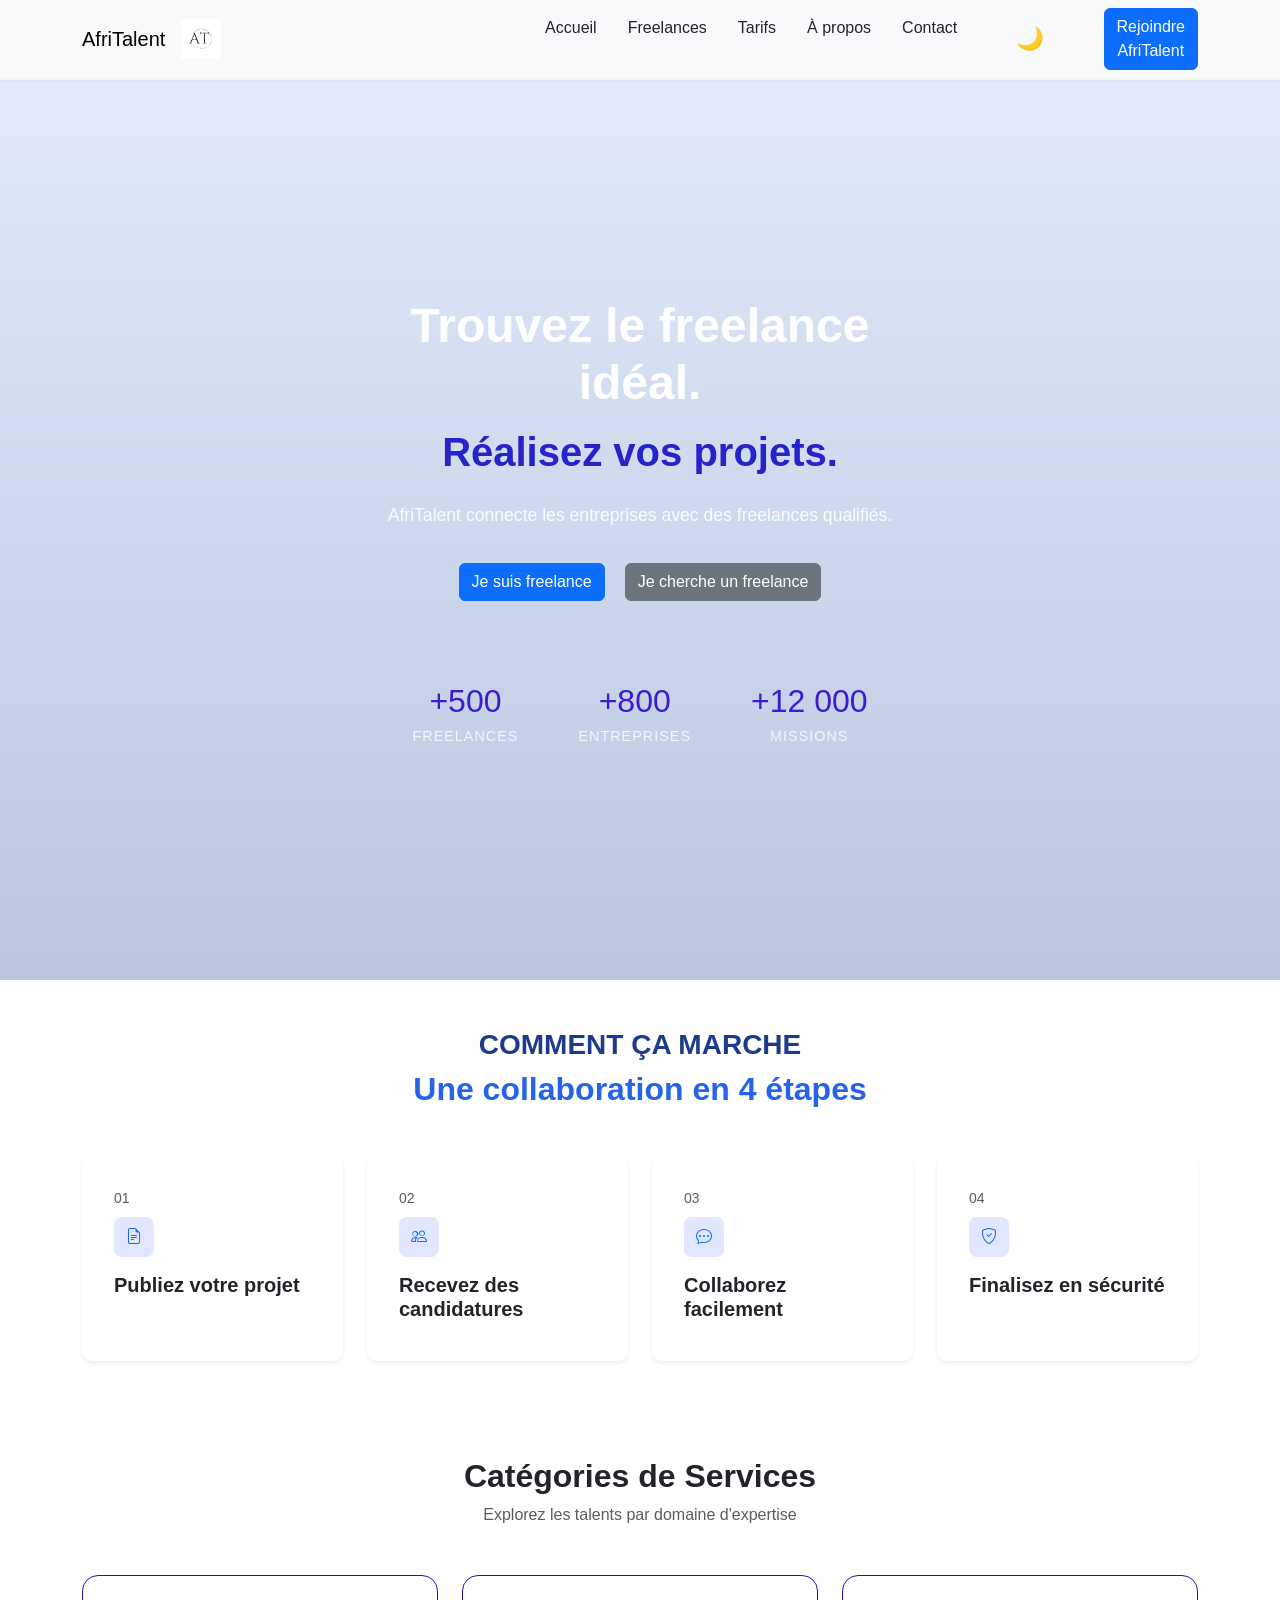
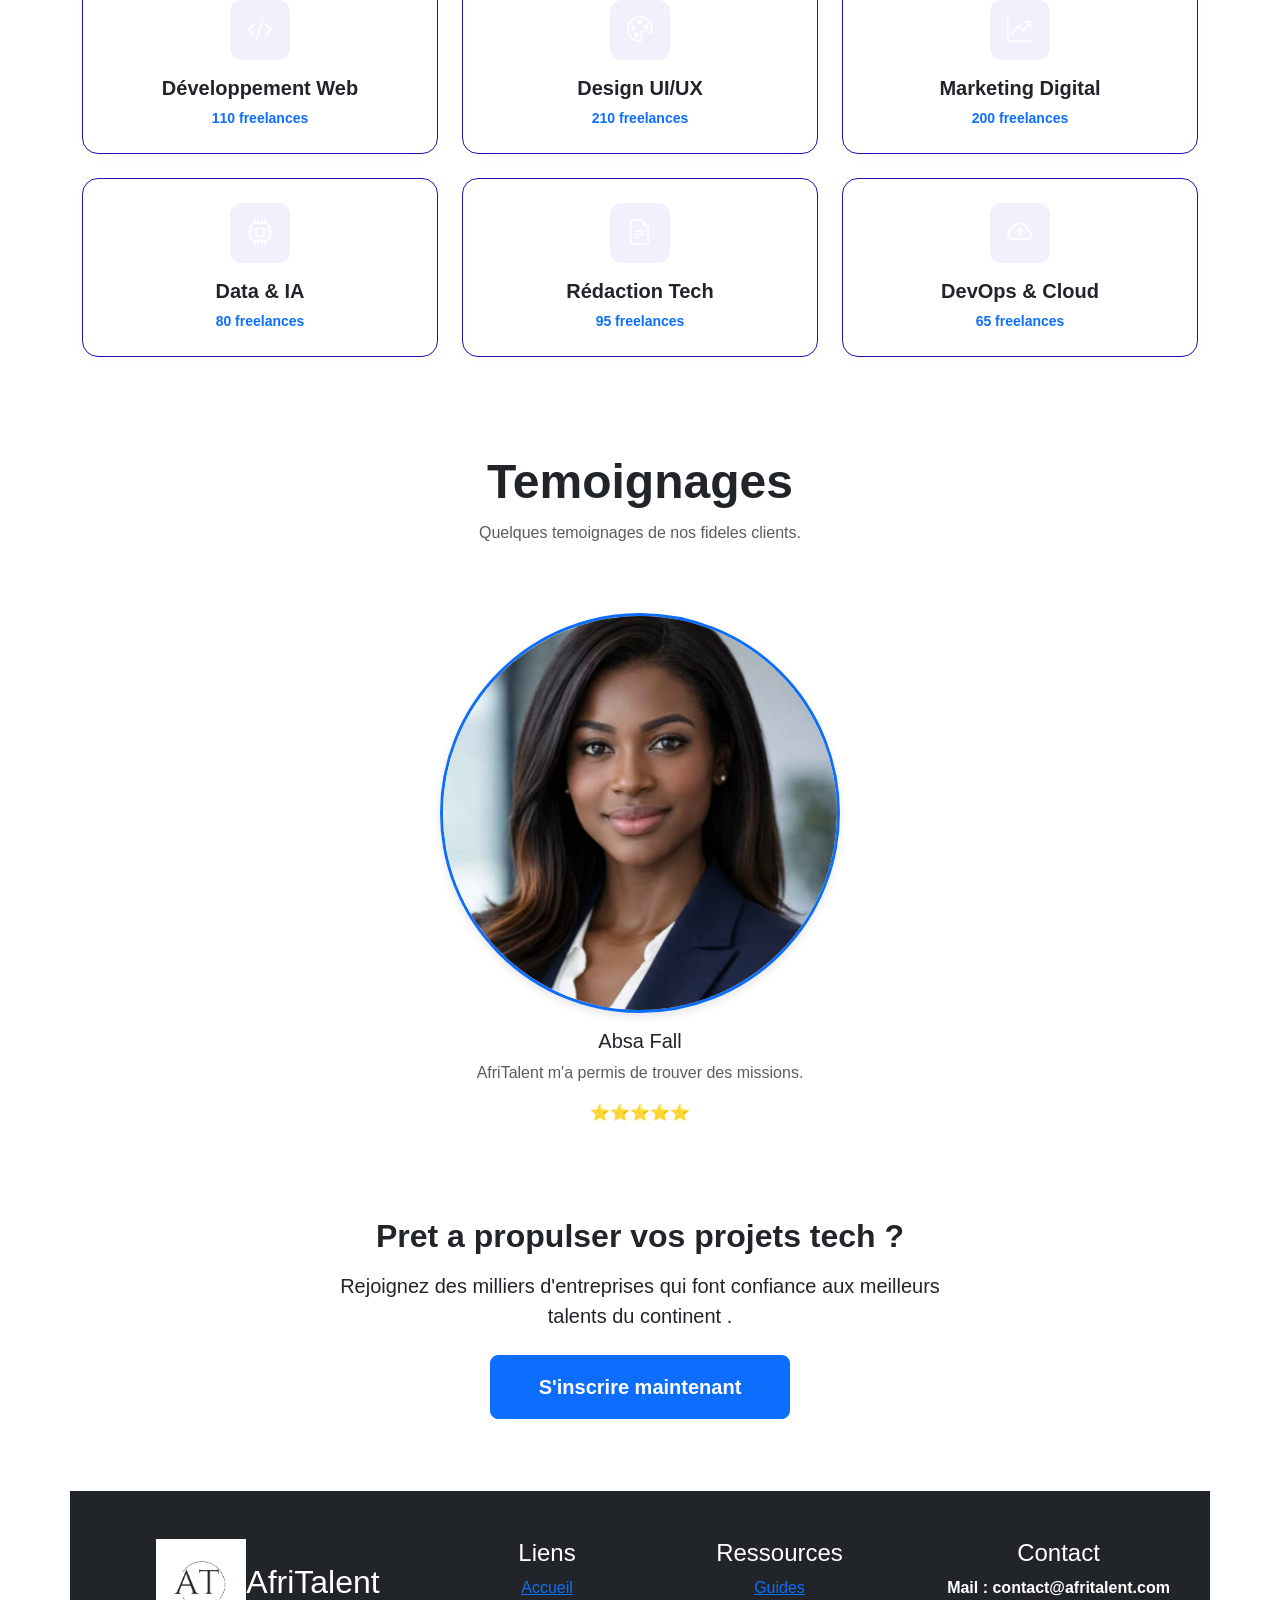
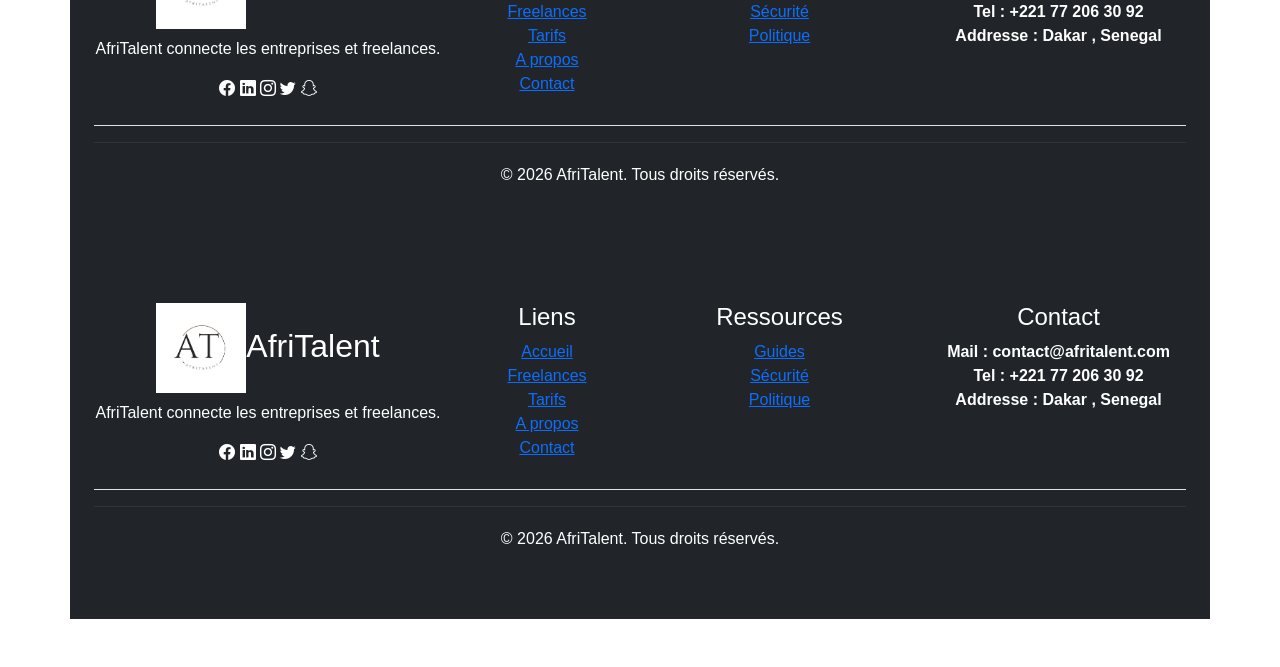
==== commit 1c73f639: "js : dark mode avec localstorage navbar animer au scroll" ====
--- a/index.html
+++ b/index.html
@@ -8,7 +8,10 @@
   <title>AfriTalent</title>
 
   <link rel="stylesheet" href="css/style.css" type="text/css">
-
+  
+</body>
+</html>
+  <script src="js/main.js"></script>
   <!-- Bootstrap -->
   <link href="https://cdn.jsdelivr.net/npm/bootstrap@5.3.3/dist/css/bootstrap.min.css" rel="stylesheet" />
 
@@ -20,48 +23,34 @@
   <link href="https://fonts.googleapis.com/css2?family=Poppins:wght@300;400;500;600;700;800&display=swap"
     rel="stylesheet" />
 
-  <!-- NAVBAR -->
-
-  <nav class="navbar navbar-expand-lg navbar-light bg-light shadow-sm fixed-top">
-    <div class="container" >
-
-      <a class="navbar-brand"><img src="images/imagelogo.jpeg" width="40PX" href="#">AfriTalent</a>
-
-      <!--button mobile-->
-      <button class="navbar-toggler " type="button" data bs-toggle="collapse" data-bs-target="#navbarnav">
-        <span class="navbar-toggler-icon"></span>
-      </button>
-
-      <div class="collapse navbar-collapse" id="nav">
-
-        <ul class="navbar-nav mx-auto">
-
-          <li class="nav-item">
-            <a class="nav-link" href="#">Accueil</a>
-          </li>
-
-          <li class="nav-item">
-            <a class="nav-link" href="freelances.html">Freelances</a>
-          </li>
-
-          <li class="nav-item">
-            <a class="nav-link" href="tarifs.html">Tarifs</a>
-          </li>
-
-          <li class="nav-item">
-            <a class="nav-link" href="about.html">À propos</a>
-          </li>
-
-          <li class="nav-item">
-            <a class="nav-link" href="contact.html">Contact</a>
-          </li>
-
-        </ul>
-        <!--bouton-->
-        <a href="#" class="btn btn-primary ms-3">Rejoindre AfriTalent</a>
-      </div>
-    </div>
-  </nav>
+    <nav class="navbar navbar-expand-lg navbar-light bg-light shadow-sm fixed-top site-navbar">
+  <div class="container">
+    <a class="navbar-brand" href="#">AfriTalent</a>
+      <img src="images/imagelogo.jpeg" width="40px" alt="">
+    
+
+    <button class="navbar-toggler" type="button" data-bs-toggle="collapse" data-bs-target="#nav">
+      <span class="navbar-toggler-icon"></span>
+    </button>
+
+    <div class="collapse navbar-collapse" id="nav">
+      <ul class="navbar-nav ms-auto">
+        <li class="nav-item"><a class="nav-link" href="#">Accueil</a></li>
+        <li class="nav-item"><a class="nav-link" href="freelances.html">Freelances</a></li>
+        <li class="nav-item"><a class="nav-link" href="tarifs.html">Tarifs</a></li>
+        <li class="nav-item"><a class="nav-link" href="about.html">À propos</a></li>
+        <li class="nav-item"><a class="nav-link" href="contact.html">Contact</a></li>
+        
+        <!-- === BOUTON  === -->
+        <li class="nav-item d-flex align-items-center ms-2">
+          <button id="theme-toggle" class="btn btn-sm">🌙</button>
+           <a href="#" class="btn btn-primary ms-3">Rejoindre AfriTalent</a>
+        </li>
+      </ul>
+    </div>
+</nav>
+
+
 
   <!--hero-->
   <!DOCTYPE html>
@@ -378,7 +367,7 @@
             <h4>Contact</h4>
 
             <strong>Mail : contact@afritalent.com</strong>
-            <strong>Tel : +221 77 206 40 92</strong>
+            <strong>Tel : +221 77 206 30 92</strong>
             <strong>Addresse : Dakar , Senegal </strong>
 
           </div>
@@ -400,4 +389,87 @@
 
   </body>
 
-</html>+</html>
+<!-- FOOTER -->
+
+  <footer class="bg-dark text-white py-5">
+
+    <div class="container">
+
+      <div class="row">
+
+        <div class="col-lg-4">
+
+          <h2>
+           <a class="navbar-brand"><img src="images/imagelogo.jpeg" width="90PX" >AfriTalent</a>
+          </h2>
+
+          <p>
+            AfriTalent connecte les entreprises et freelances.
+          </p>
+
+          <div class="socials">
+            <i class="bi bi-facebook"></i>
+            <i class="bi bi-linkedin"></i>
+            <i class="bi bi-instagram"></i>
+            <i class="bi bi-twitter"></i>
+            <i class="bi bi-snapchat"></i>
+          </div>
+
+        </div>
+
+        <div class="col-lg-2 ">
+          <div class="d-flex flex-column">
+            <h4>Liens</h4>
+
+            <a href="#">Accueil</a>
+            <a href="#">Freelances</a>
+            <a href="#">Tarifs</a>
+            <a href="#">A propos</a>
+            <a href="#">Contact</a>
+          </div>
+        </div>
+
+        <div class="col-lg-3">
+          <div class="d-flex flex-column">
+            <h4>Ressources</h4>
+
+            <a href="#">Guides</a>
+            <a href="#">Sécurité</a>
+            <a href="#">Politique</a>
+          </div>
+        </div>
+
+        <div class="col-lg-3">
+
+          <div class="d-flex flex-column">
+            <h4>Contact</h4>
+
+            <strong>Mail : contact@afritalent.com</strong>
+            <strong>Tel : +221 77 206 30 92</strong>
+            <strong>Addresse : Dakar , Senegal </strong>
+
+          </div>
+        </div>
+
+      </div>
+
+      <!--ligne copyright-->
+       <div class="text-center mt-4 border-top pt-3"></div>
+        <div class="copyright text-center">
+        © 2026 AfriTalent. Tous droits réservés.
+      </div>
+
+    </div>
+
+  </footer>
+
+  
+
+  <script src="https://cdn.jsdelivr.net/npm/bootstrap@5.3.3/dist/js/bootstrap.bundle.min.js"></script>
+  <script src="js/main.js"></script>
+  </body>
+
+</html>
+  
+  
--- a/css/style.css
+++ b/css/style.css
@@ -13,6 +13,7 @@
 .btn-primary{
     border-radius: 20px;
     padding: 6px 15px;
+    
 }
 /*===hero====*/
 /* Réinitialisation de base */
@@ -138,6 +139,86 @@
     letter-spacing: 1px;
     opacity: 0.8;
 }
+/* === COMMIT 6 : Variables Thème === */
+:root {
+  --bg-color: #ffffff;
+  --text-color: #111;
+  --nav-bg: rgba(255, 255, 255, 0.85);
+  --nav-shadow: none;
+  --accent: #007bff;
+}
+
+body.dark {
+  --bg-color: #111;
+  --text-color: #f1f1f1;
+  --nav-bg: rgba(17, 17, 17, 0.85);
+  --accent: #4dabf7;
+}
+
+body {
+  background: var(--bg-color);
+  color: var(--text-color);
+  transition: background 0.3s ease, color 0.3s ease;
+}
+/* === COMMIT 6 : VERSION QUI FORCE BOOTSTRAP === */
+:root, :root body {
+  --bg-color: #ffffff;
+  --text-color: #212529;
+  --nav-bg: #ffffff;
+  --nav-link: #212529;
+}
+
+body.dark {
+  --bg-color: #0d1117;
+  --text-color: #c9d1d9; 
+  --nav-bg: #161b22;
+  --nav-link: #c9d1d9;
+}
+
+/* On force TOUT avec !important */
+body {
+  background: var(--bg-color) !important;
+  color: var(--text-color) !important;
+  transition: all 0.3s ease;
+}
+
+.site-navbar {
+  background: var(--nav-bg) !important;
+  transition: all 0.3s ease;
+  padding: 15px 0;
+}
+.site-navbar .nav-link {
+  color: var(--nav-link) !important;
+}
+.site-navbar.scrolled {
+  box-shadow: 0 8px 24px rgba(0,0,0,0.2);
+  padding: 8px 0;
+}
+
+/* Icône burger blanche en dark */
+body.dark .navbar-light .navbar-toggler-icon {
+  background-image: url("data:image/svg+xml,%3csvg xmlns=N/A viewBox='0 0 30 30'%3e%3cpath stroke='rgba%28255, 255, 255, 0.85%29' stroke-linecap='round' stroke-miterlimit='10' stroke-width='2' d='M4 7h22M4 15h22M4 23h22'/%3e%3c/svg%3e");
+}
+
+#back-to-top {
+  position: fixed; bottom: 20px; right: 20px;
+  display: none; border: none; border-radius: 50%;
+  width: 50px; height: 50px; background: #0d6efd;
+  color: white; font-size: 22px; cursor: pointer; z-index: 9999;
+}
+#back-to-top.show { display: grid; place-items: center; }
+
+/* === Navbar dynamique au scroll === */
+.navbar {
+  position: sticky;
+  top: 0;
+  z-index: 1000;
+  background: var(--nav-bg);
+  backdrop-filter: blur(10px);
+  transition: all 0.3s ease;
+  padding: 20px 0; /* ta taille normale */
+}
+
 
 
 /* Ajustement responsive pour les mobiles */
@@ -591,4 +672,22 @@
 /* Ajustement pour que le formulaire soit bien espacé */
 form .form-control {
     border-radius: 5px;
+}
+/* --- Style général pour la transition douce --- */
+body {
+    transition: background-color 0.3s ease, color 0.3s ease;
+}
+
+/* --- Couleurs appliquées en Mode Sombre --- */
+body.dark-mode {
+    background-color: #1a1a1a !important;
+    color: #f4f4f4 !important;
+}
+
+/* --- Style de base pour ton bouton de thème (optionnel) --- */
+#theme-toggle {
+    cursor: pointer;
+    font-size: 1.4rem;
+    background: none;
+    border: none;
 }
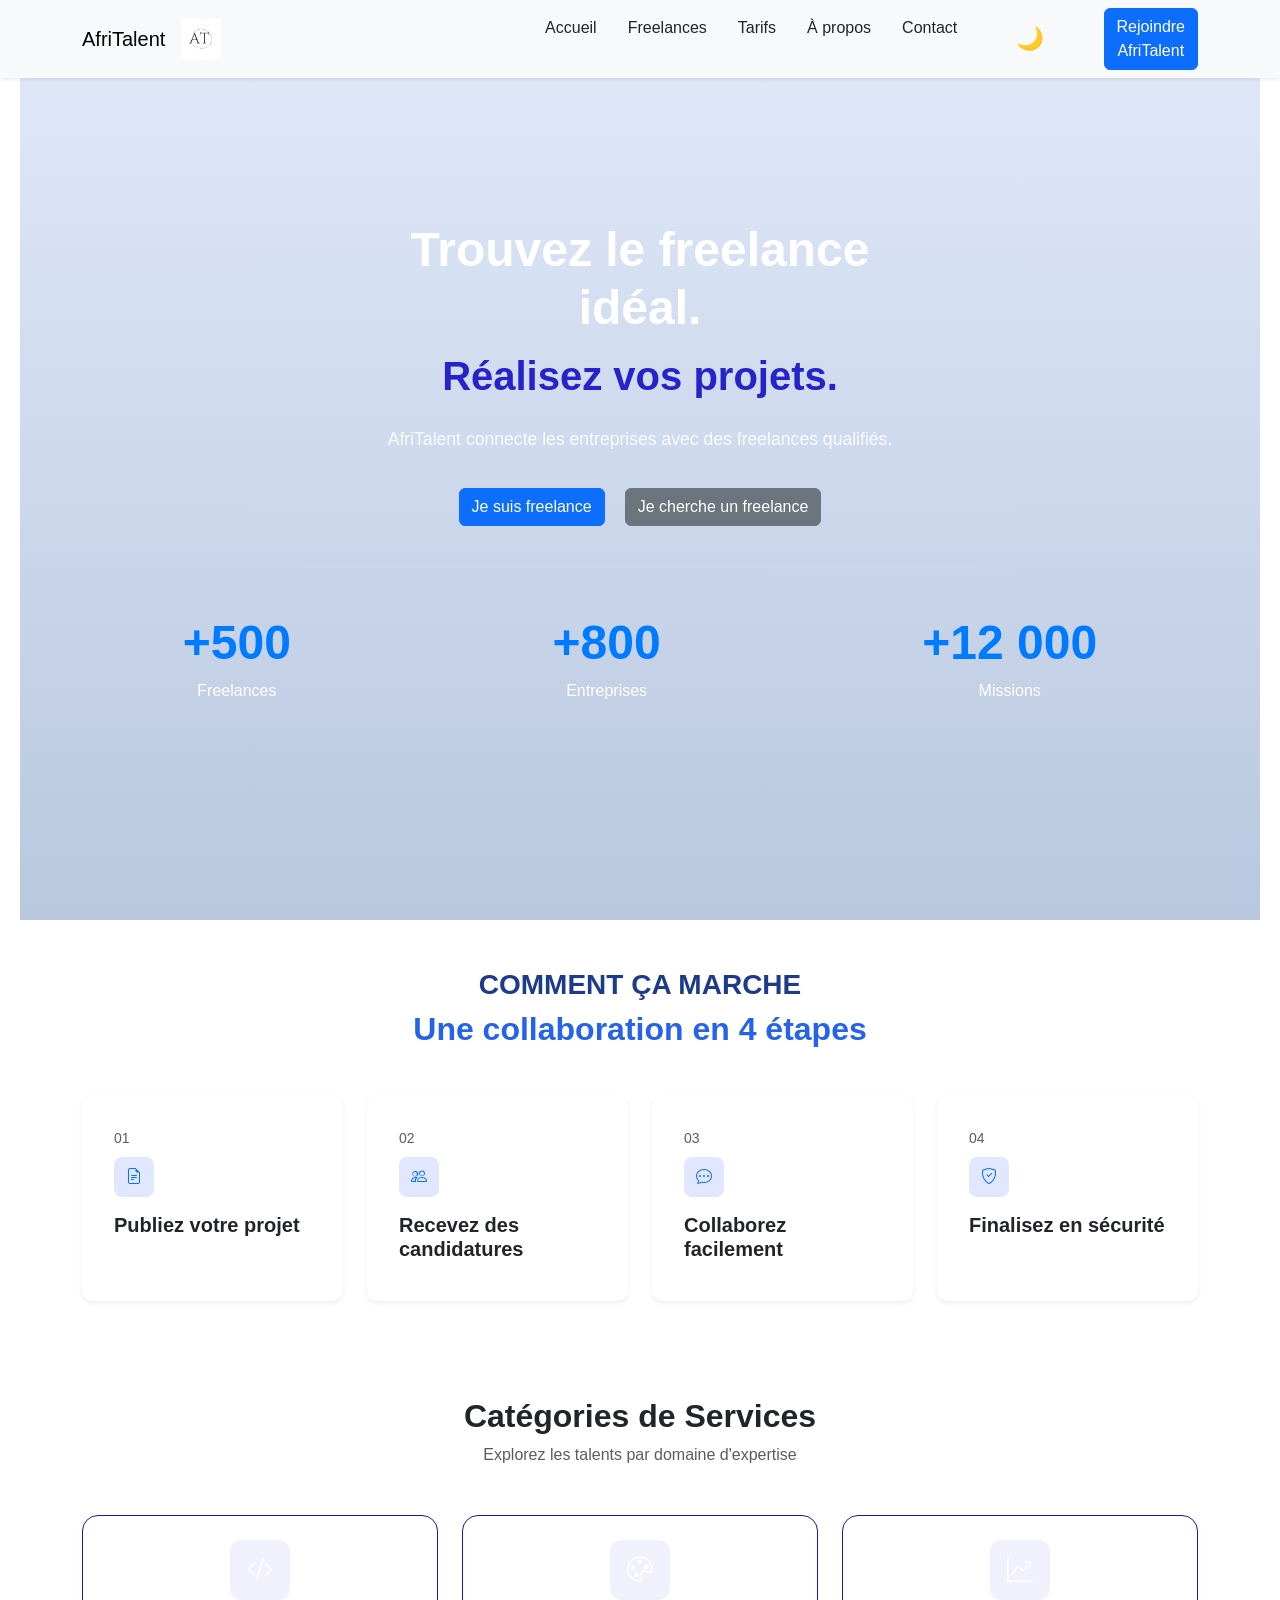
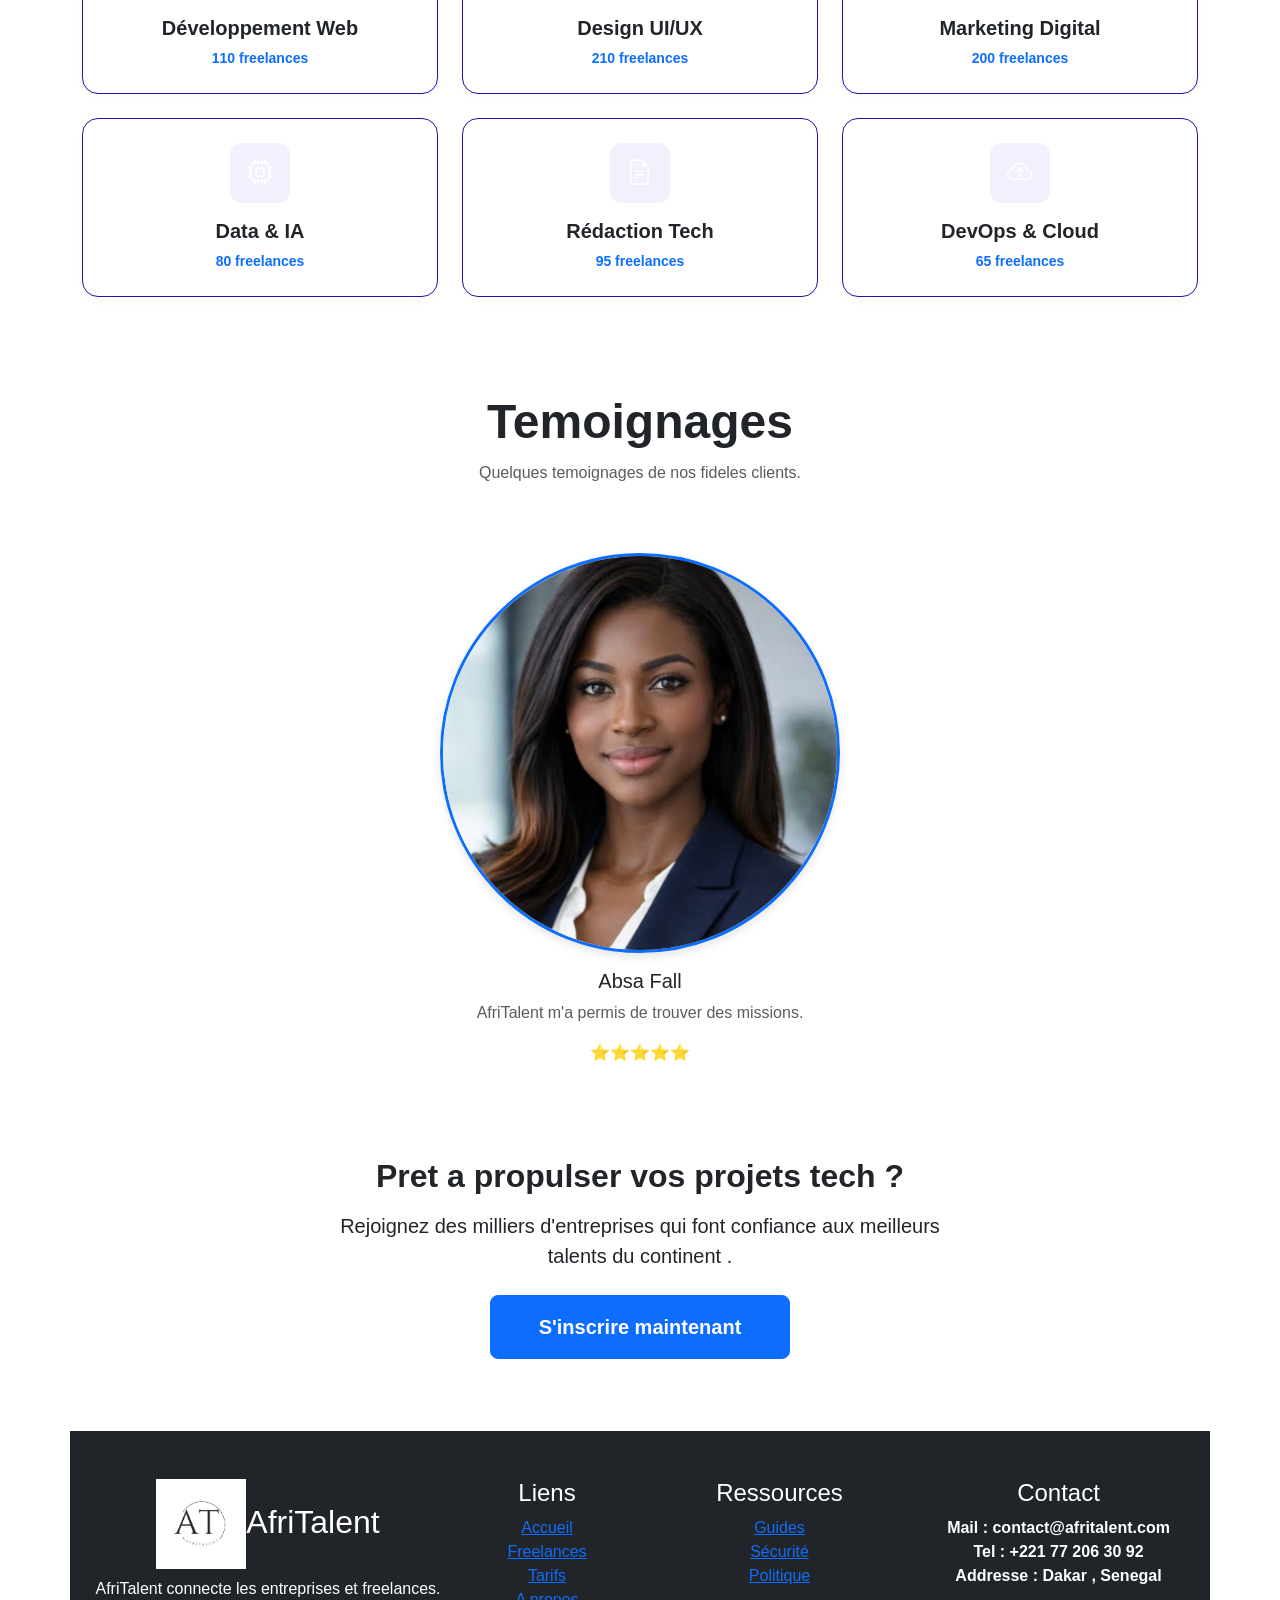
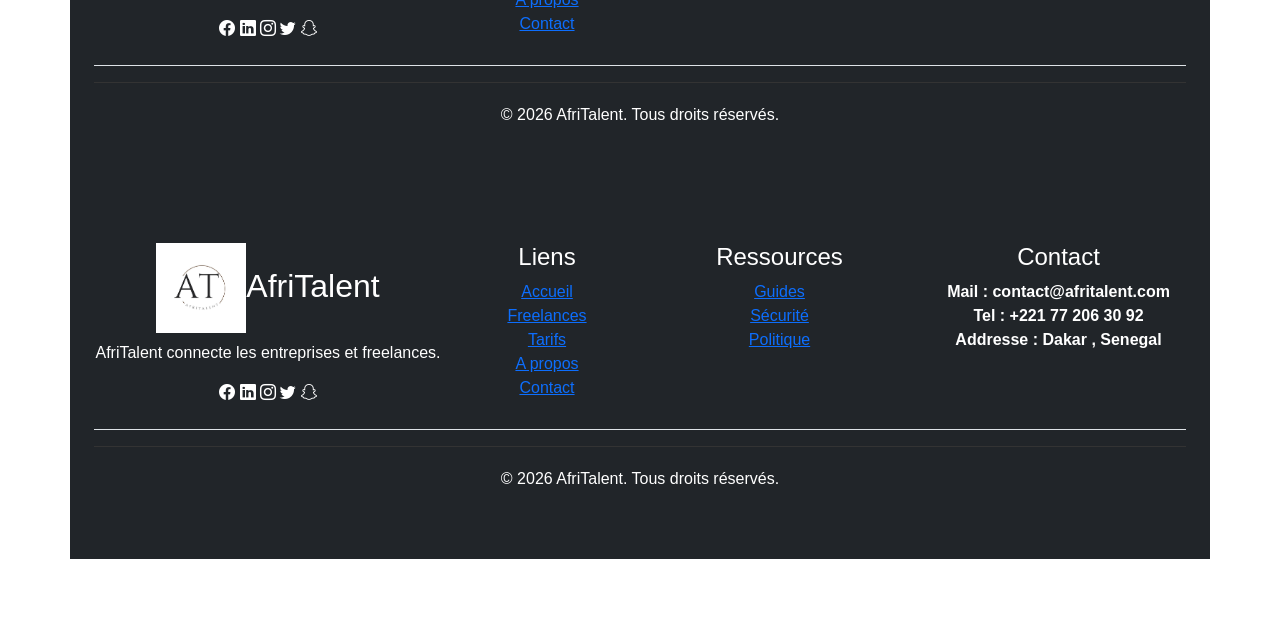
==== commit 96534dbd: "js : compteur animer au scroll et animation fade-in des sections" ====
--- a/index.html
+++ b/index.html
@@ -44,7 +44,7 @@
         <!-- === BOUTON  === -->
         <li class="nav-item d-flex align-items-center ms-2">
           <button id="theme-toggle" class="btn btn-sm">🌙</button>
-           <a href="#" class="btn btn-primary ms-3">Rejoindre AfriTalent</a>
+           <a href="index.html" class="btn btn-primary ms-3">Rejoindre AfriTalent</a>
         </li>
       </ul>
     </div>
@@ -76,18 +76,20 @@
             </div>
             
             <hr class="separator">
+            
+            
 
             <div class="stats-container">
-                <div class="stat-item">
-                    <h3>+500</h3>
+                <div class="stat-items">
+                    <span class="counter" data-target="150">+500</span>
                     <p>Freelances</p>
                 </div>
-                <div class="stat-item">
-                    <h3>+800</h3>
+                <div class="stat-items">
+                    <span class="counter" data-target="800">+800</span>
                     <p>Entreprises</p>
                 </div>
-                <div class="stat-item">
-                    <h3>+12 000</h3>
+                <div class="stat-items">
+                    <span class="counter" data-target="12 000">+12 000</span>
                     <p>Missions</p>
                 </div>
             </div>
--- a/css/style.css
+++ b/css/style.css
@@ -690,4 +690,70 @@
     font-size: 1.4rem;
     background: none;
     border: none;
-}+}
+/* --- Styles pour le Fade-in des sections --- */
+.fade-in-section {
+  opacity: 0;
+  transform: translateY(30px); /* Légère impulsion vers le haut */
+  transition: opacity 0.8s ease-out, transform 0.8s ease-out;
+  will-change: opacity, transform;
+}
+
+/* Classe ajoutée par JavaScript lorsque la section est visible */
+.fade-in-section.is-visible {
+  opacity: 1;
+  transform: translateY(0);
+}
+/* État initial caché (invisible et légèrement décalé vers le bas) */
+.fade-in-section {
+  opacity: 0;
+  transform: translateY(30px);
+  transition: opacity 0.8s ease-out, transform 0.8s ease-out;
+}
+
+/* État visible déclenché par le JavaScript */
+.fade-in-section.is-visible {
+  opacity: 1;
+  transform: translateY(0);
+}
+/* Styles de base pour la démonstration */
+body {
+    font-family: Arial, sans-serif;
+    background-color: #f9f9f9;
+    color: #333;
+    padding: 20px;
+}
+
+.stats-container {
+    display: flex;
+    justify-content: space-around;
+    margin-top: 30px;
+}
+
+.stat-card {
+    text-align: center;
+    background: white;
+    padding: 20px;
+    border-radius: 8px;
+    box-shadow: 0 4px 6px rgba(0,0,0,0.1);
+    width: 25%;
+}
+
+.counter {
+    font-size: 3rem;
+    font-weight: bold;
+    color: #007bff;
+}
+
+/* --- ANIMATION FADE-IN (ENTRÉE EN FONDU) --- */
+.fade-in-section {
+    opacity: 0;
+    transform: translateY(30px); /* Légère impulsion vers le haut */
+    transition: opacity 0.8s ease-out, transform 0.8s ease-out;
+}
+
+/* Classe ajoutée par JavaScript lorsque l'élément est visible */
+.fade-in-section.is-visible {
+    opacity: 1;
+    transform: translateY(0);
+}
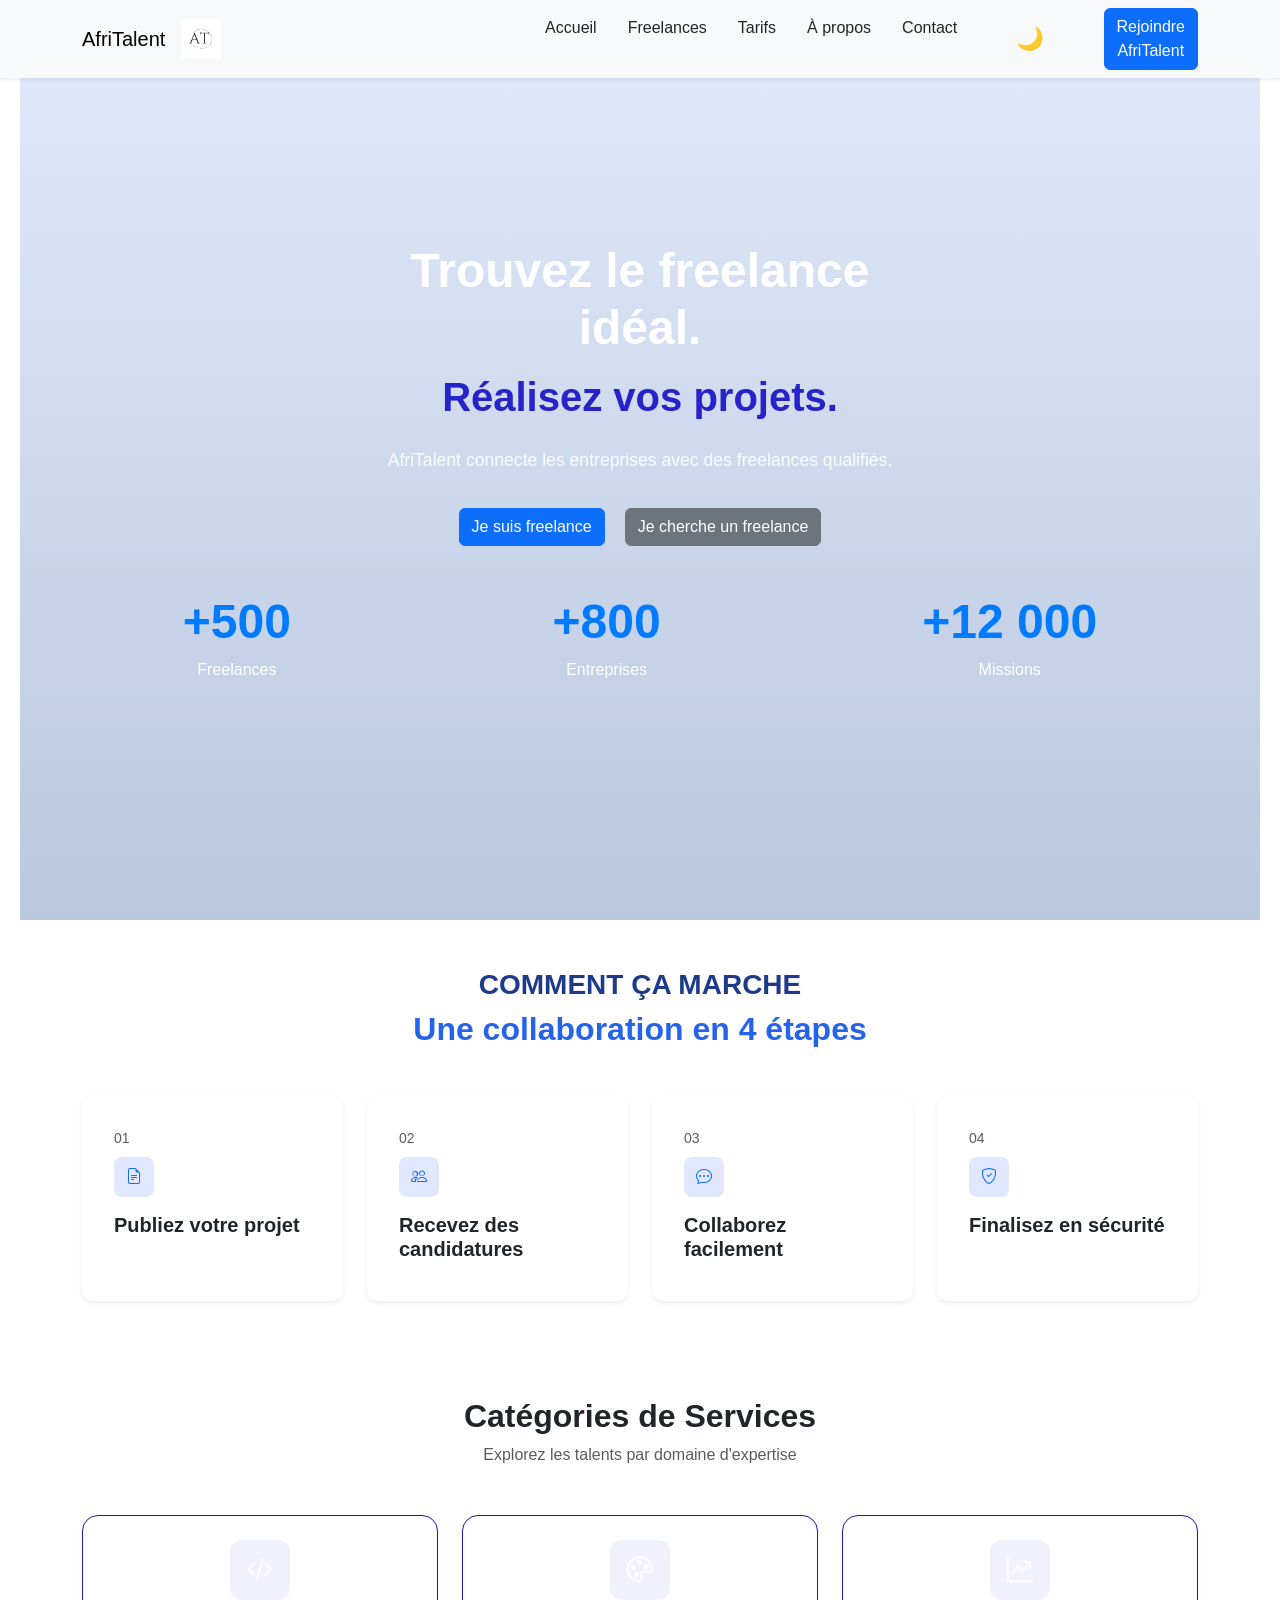
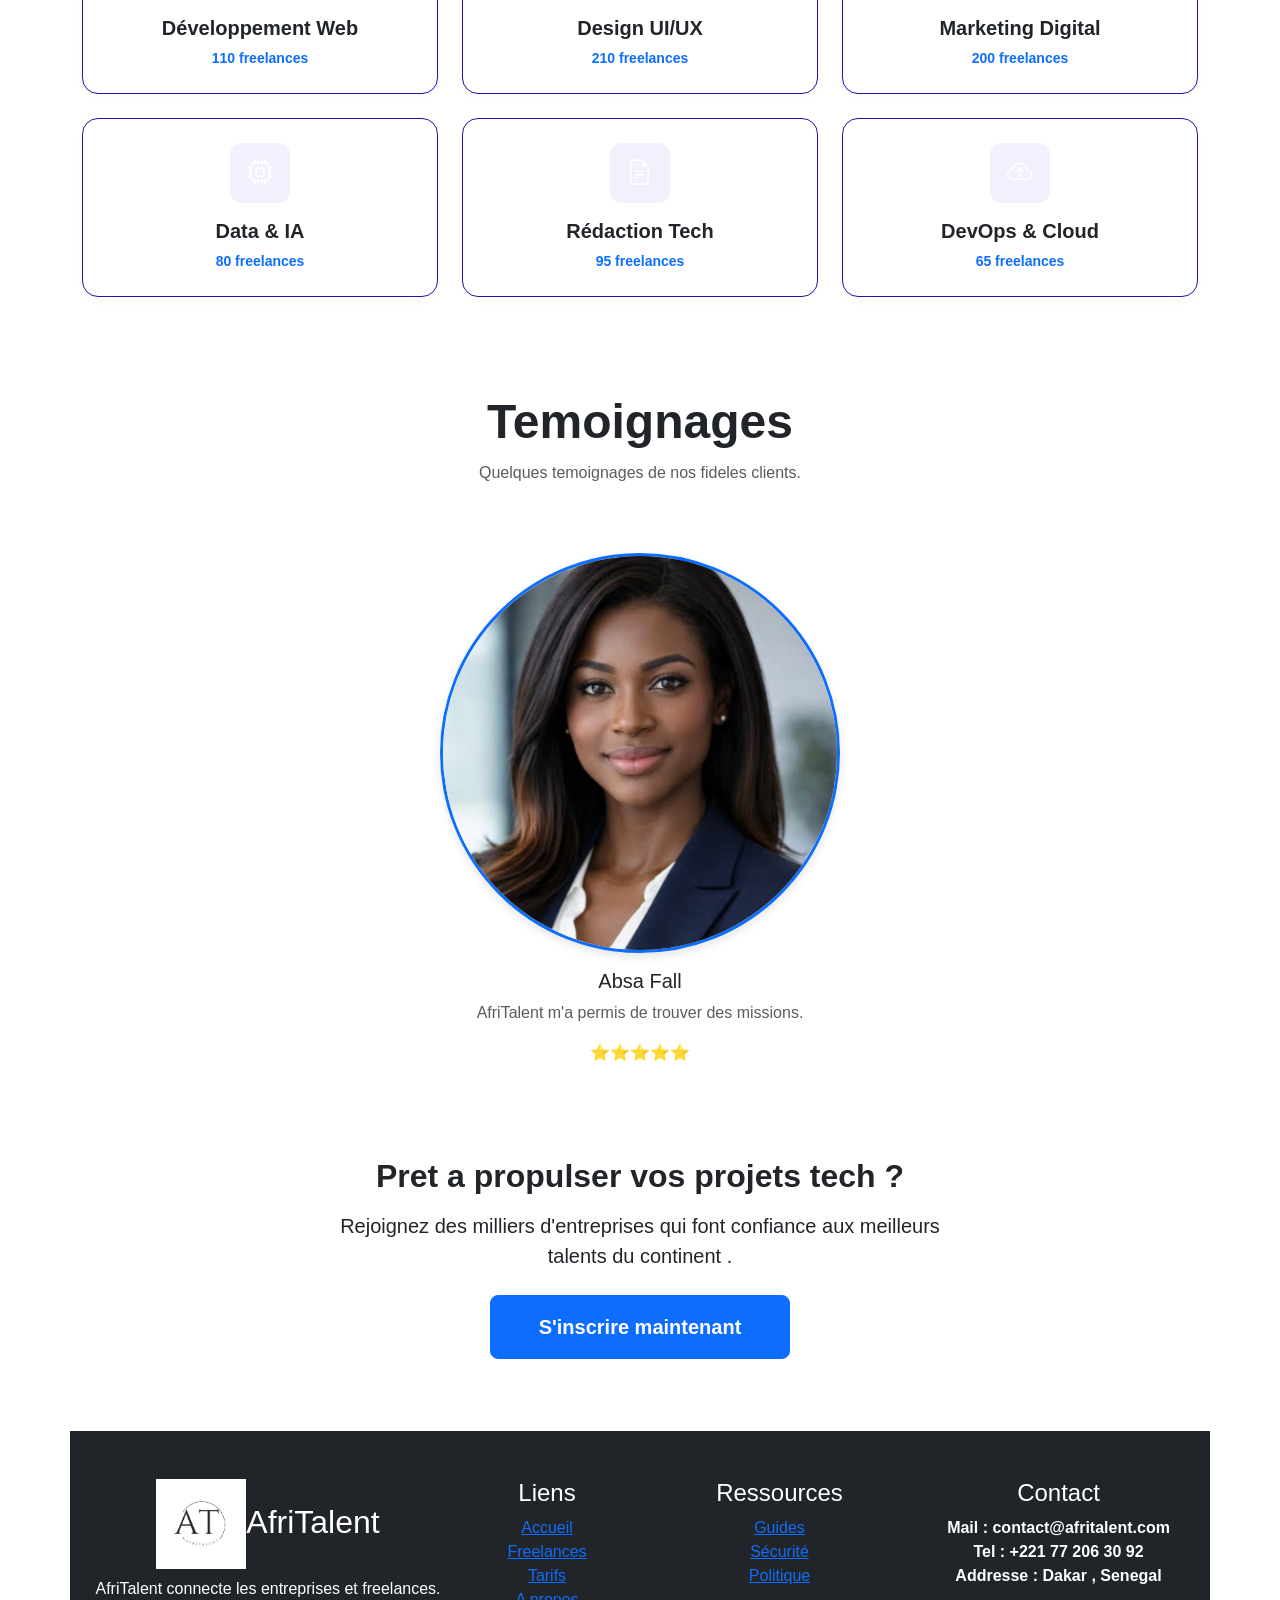
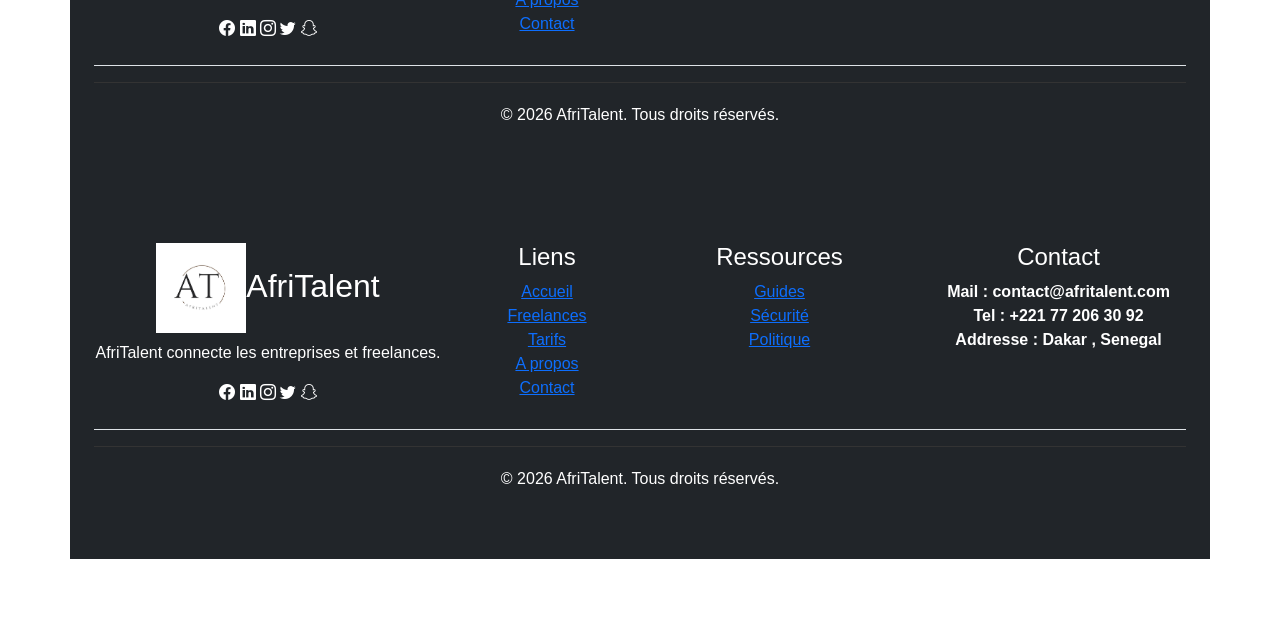
==== commit 44ca07c0: "finalisation : correction responsive , optimisation du code et comentaire" ====
--- a/index.html
+++ b/index.html
@@ -75,8 +75,6 @@
                 <a href="freelances.html" class="btn btn-secondary">Je cherche un freelance</a>
             </div>
             
-            <hr class="separator">
-            
             
 
             <div class="stats-container">
--- a/css/style.css
+++ b/css/style.css
@@ -220,7 +220,67 @@
 }
 
 
-
+/* ==========================================================================
+   1. CODE POUR GRAND ÉCRAN (ORDINATEUR)
+   Ton code actuel est écrit ici par défaut. 
+   ========================================================================== */
+
+
+
+/* ==========================================================================
+   2. CODE POUR TABLETTE (Écrans inférieurs à 1024px)
+   Tout ce qui est écrit ici s'appliquera UNIQUEMENT sur tablette et mobile.
+   ========================================================================== */
+@media (max-width: 1024px) {
+    
+    /* Exemple : On réduit un peu la taille des gros titres */
+    h1 {
+        font-size: 2rem;
+    }
+    
+    /* Si tu as une grille ou un flex, on s'assure qu'il gère l'espace */
+    .container, .main-content {
+        padding: 0 20px;
+    }
+}
+
+/* ==========================================================================
+   3. CODE POUR MOBILE (Écrans inférieurs à 768px)
+   C'est ici qu'on corrige la majorité des bugs visuels du Commit 9.
+   ========================================================================== */
+@media (max-width: 768px) {
+    
+    /* RÈGLE D'OR MOBILE : Forcer les éléments côte à côte à s'empiler */
+    .row, .grid, .flex-container, header, footer {
+        flex-direction: column !important;
+        display: block !important; /* Si flex n'est pas utilisé */
+        width: 100% !important;
+    }
+
+    /* Empêcher les éléments de déborder de l'écran (supprime le scroll horizontal) */
+    body, html {
+        overflow-x: hidden;
+    }
+
+    /* Ajustement des images pour qu'elles ne dépassent jamais de leur zone */
+    img {
+        max-width: 100% !important;
+        height: auto !important;
+    }
+
+    /* Forcer les sections, menus ou blocs à prendre toute la largeur */
+    .section, .sidebar, .card, .box {
+        width: 100% !important;
+        margin-left: 0 !important;
+        margin-right: 0 !important;
+        margin-bottom: 20px; /* Ajoute de l'espace vertical entre les blocs empilés */
+    }
+
+    /* Centrer le texte sur mobile pour que ce soit plus propre */
+    .text-center-mobile {
+        text-align: center;
+    }
+}
 /* Ajustement responsive pour les mobiles */
 
 @media (max-width: 768px) {
@@ -757,3 +817,63 @@
     opacity: 1;
     transform: translateY(0);
 }
+.filter-container {
+    display: flex;
+    justify-content: center;  /* Centre les boutons horizontalement */
+    flex-wrap: wrap;         /* Permet de passer à la ligne proprement sur mobile */
+    gap: 10px;               /* Aligne et espace les boutons de 10px */
+}
+
+.filter-btn {
+    display: inline-block;
+    width: auto !important;  /* Force le bouton à ne prendre que la taille de son texte */
+    padding: 8px 20px;
+    border: 1px solid #3182ce;
+    background-color: #3182ce;
+    color: white;
+    border-radius: 5px;
+    cursor: pointer;
+    transition: all 0.3s ease;
+}
+
+.filter-btn:hover {
+    background-color: #2b6cb0;
+    border-color: #2b6cb0;
+}
+/* Style des boutons/labels */
+.filter-btn {
+    display: inline-block;
+    padding: 8px 20px;
+    background-color: #f0f0f0;
+    color: #333;
+    border-radius: 20px;
+    cursor: pointer;
+    transition: all 0.3s;
+    margin: 5px;
+}
+
+/* Changement de couleur quand on clique (sélectionné) */
+#all:checked ~ .filter-btn[for="all"],
+#dev:checked ~ .filter-btn[for="dev"],
+#gestion:checked ~ .filter-btn[for="gestion"],
+#marketing:checked ~ .filter-btn[for="marketing"],
+#immobilier:checked ~ .filter-btn[for="immobilier"] {
+    background-color: #3182ce;
+    color: white;
+}
+
+/* LA MAGIE DU FILTRAGE CSS */
+/* On cache tout par défaut si un filtre spécifique est coché */
+#dev:checked ~ .row .freelance-card:not(.dev),
+#gestion:checked ~ .row .freelance-card:not(.gestion),
+#marketing:checked ~ .row .freelance-card:not(.marketing),
+#immobilier:checked ~ .row .freelance-card:not(.immobilier) {
+    display: none !important;
+}
+.filter-btn.active {
+    background-color: #007bff; /* Ton bleu actuel */
+    color: white;
+}
+.freelance-card {
+    transition: all 0.3s ease-in-out;
+}
